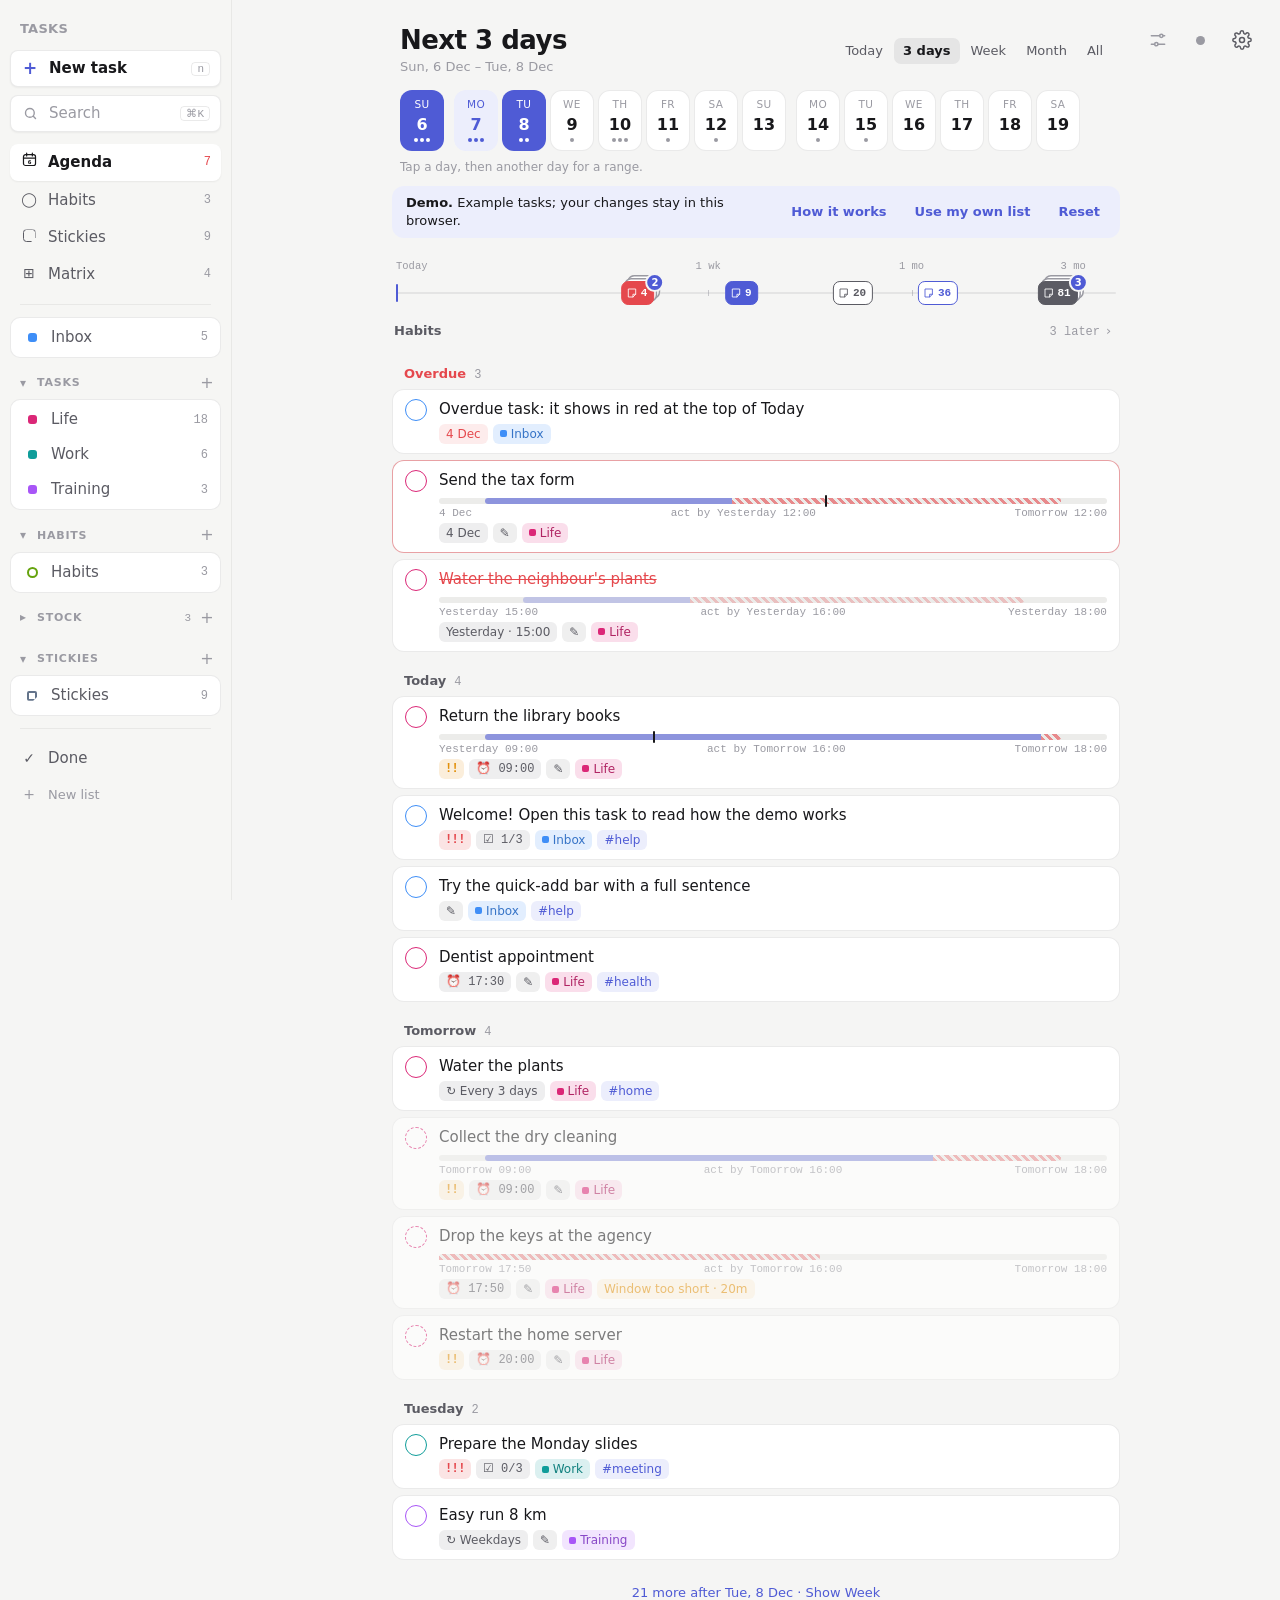
==== index.html @ f7cc559c "Deploy stable 2026-10-15T19:00Z" ====
<!doctype html>
<html lang="en">
<head>
<meta charset="utf-8">
<meta name="viewport" content="width=device-width, initial-scale=1, maximum-scale=1, user-scalable=no, viewport-fit=cover, interactive-widget=resizes-content">
<title>Tasks</title>
<meta name="theme-color" content="#ffffff" media="(prefers-color-scheme: light)">
<meta name="theme-color" content="#111113" media="(prefers-color-scheme: dark)">
<meta name="apple-mobile-web-app-capable" content="yes">
<meta name="apple-mobile-web-app-status-bar-style" content="default">
<meta name="apple-mobile-web-app-title" content="Tasks">
<link rel="manifest" href="manifest.webmanifest">
<link rel="icon" href="icon.svg" type="image/svg+xml">
<link rel="apple-touch-icon" href="icon-180.png">
<script>try { const t = JSON.parse(localStorage.getItem('tasks.theme')); if (t === 'light' || t === 'dark') document.documentElement.dataset.theme = t; } catch {}</script>
<link rel="stylesheet" href="style.css">
</head>
<body>
<div class="app">
  <aside class="nav" id="nav"></aside>
  <main>
    <header class="top">
      <div class="titles">
        <button class="back-lists" id="backLists" hidden>‹ Lists</button>
        <button class="back-lists back-any" id="backSettings" hidden>‹ Back</button>
        <h1 id="viewTitle">Agenda</h1>
        <div class="sub" id="viewSub"></div>
      </div>
      <div class="view-tools" id="viewTools"></div>
      <div class="top-actions">
        <button class="icon-btn pv" id="optsBtn" title="View options" aria-label="View options" aria-haspopup="dialog" aria-expanded="false"><svg viewBox="0 0 24 24" width="20" height="20" fill="none" stroke="currentColor" stroke-width="1.8" stroke-linecap="round" stroke-linejoin="round"><path d="M4 7h10M18 7h2M4 17h4M12 17h8"/><circle cx="16" cy="7" r="2"/><circle cx="10" cy="17" r="2"/></svg></button>
        <button class="icon-btn sync" id="syncBtn" title="Sync now" aria-label="Sync"><span class="dot"></span></button>
        <button class="icon-btn" id="settingsBtn" title="Settings" aria-label="Settings">
          <svg viewBox="0 0 24 24" width="20" height="20" fill="none" stroke="currentColor" stroke-width="1.8" stroke-linecap="round"><circle cx="12" cy="12" r="3"/><path d="M19.4 15a1.7 1.7 0 0 0 .3 1.8l.1.1a2 2 0 1 1-2.8 2.8l-.1-.1a1.7 1.7 0 0 0-1.8-.3 1.7 1.7 0 0 0-1 1.5V21a2 2 0 1 1-4 0v-.1a1.7 1.7 0 0 0-1.1-1.5 1.7 1.7 0 0 0-1.8.3l-.1.1a2 2 0 1 1-2.8-2.8l.1-.1a1.7 1.7 0 0 0 .3-1.8 1.7 1.7 0 0 0-1.5-1H3a2 2 0 1 1 0-4h.1a1.7 1.7 0 0 0 1.5-1.1 1.7 1.7 0 0 0-.3-1.8l-.1-.1a2 2 0 1 1 2.8-2.8l.1.1a1.7 1.7 0 0 0 1.8.3h0a1.7 1.7 0 0 0 1-1.5V3a2 2 0 1 1 4 0v.1a1.7 1.7 0 0 0 1 1.5 1.7 1.7 0 0 0 1.8-.3l.1-.1a2 2 0 1 1 2.8 2.8l-.1.1a1.7 1.7 0 0 0-.3 1.8v0a1.7 1.7 0 0 0 1.5 1H21a2 2 0 1 1 0 4h-.1a1.7 1.7 0 0 0-1.5 1z"/></svg>
        </button>
      </div>
      <div class="day-strip" id="dayStrip" hidden></div>
      <div class="view-opts" id="viewOpts" role="dialog" aria-label="View options" hidden></div>
    </header>
    <div class="demo-bar" id="demoBar" hidden>
      <span class="grow"><b>Demo.</b> Example tasks; your changes stay in this browser.</span>
      <button type="button" id="demoHelp">How it works</button>
      <button type="button" id="demoConnect">Use my own list</button>
      <button type="button" id="demoReset">Reset</button>
    </div>
    <section class="list" id="list"></section>
    <!-- Settings page (story S9): one scroll, grouped cards; it replaced the settings sheet. -->
    <section class="settings-page" id="settings" hidden>
      <form id="settingsForm" autocomplete="off">
        <div class="set-group">
          <h2>Appearance</h2>
          <div class="set-card"><div class="set-row"><span>Theme</span>
            <div class="prio-pick" id="themePick">
              <button type="button" data-theme="auto">Auto</button>
              <button type="button" data-theme="light">Light</button>
              <button type="button" data-theme="dark">Dark</button>
            </div></div></div>
        </div>
        <div class="set-group">
          <h2>GitHub connection</h2>
          <div class="set-card">
            <div class="fields">
              <label><span>Token</span><input id="sToken" type="password" placeholder="github_pat_…" autocomplete="off"></label>
              <label><span>Repository</span><input id="sRepo" placeholder="owner/repo"></label>
              <label><span>Branch</span><input id="sBranch" placeholder="main"></label>
              <label><span>File</span><input id="sPath" placeholder="Tasks.md"></label>
            </div>
            <button type="submit" class="set-row set-save">Save and sync</button>
          </div>
          <p class="muted small" id="sStatus"></p>
          <p class="set-foot">A fine-grained token with <b>Contents: Read and write</b> on one repository. It stays in this browser. <button type="button" class="link" id="sHelp">Setup steps ›</button></p>
        </div>
        <div class="set-group">
          <h2>Help</h2>
          <div class="set-card"><button type="button" class="set-row" id="sHowTo"><span>How it works</span><span class="set-note">Views, quick add, file format, reminders ›</span></button></div>
        </div>
        <div class="set-group">
          <h2>Maintenance</h2>
          <div class="set-card"><button type="button" class="set-row" id="clearDoneBtn"><span>Clear done tasks older than 30 days</span></button></div>
        </div>
        <div class="set-group">
          <h2>About</h2>
          <div class="set-card"><div class="set-row"><span>Version</span><span class="set-note mono"><span id="appVersion">2026-10-15 21:00 · df04d58</span></span></div></div>
        </div>
      </form>
    </section>
    <!-- How it works (story S6): a page since 2026-10-10; the dialog with a blurred backdrop lagged on the iPhone. -->
    <section class="help-page" id="help" hidden>
    <p>Tasks is a small task app built on one markdown file in a GitHub repository. It has no server and no account: the page talks to GitHub directly. Phone reminders come from a GitHub Action and <a href="https://ntfy.sh" target="_blank" rel="noopener">ntfy</a>, a free push service.</p>

    <h3>The demo</h3>
    <p>Without a token, the app shows example tasks. Each task shows one feature, and some explain it in their notes. Your changes stay in this browser. The demo starts again each day, or at once with Reset.</p>
    <ul>
      <li><b>Views.</b> Agenda and Matrix (urgent × important). Agenda shows Today, 3 days, Week, Month or All; tap a day of the strip to see that day, then a later day for a range. Each list also has List, Board, Lanes and Matrix views, with sections.</li>
      <li><b>Quick add.</b> Type a sentence: <code>Call the bank tomorrow 9am every week #money !1 @Life</code>. The parser reads dates, times, repeats, tags, priority and the list, in English or French.</li>
      <li><b>Repeats.</b> <code>day</code>, <code>weekday</code>, <code>week</code>, <code>month</code>, <code>year</code>, <code>3d</code>, <code>2w</code>, <code>mon,thu</code>, <code>1mon</code> (first Monday), <code>-1fri</code> (last Friday), <code>1wd</code> (first office day of the month, Monday to Friday). A deadline <code>by:</code> moves with the date. Completing a repeating task moves it to its next date.</li>
      <li><b>Tasks.</b> Notes, checklists, priority, tags, and an In progress state.</li>
      <li><b>Keyboard.</b> <kbd>n</kbd> adds a task, <kbd>1</kbd>–<kbd>4</kbd> change the view, the arrows move through the open panel.</li>
    </ul>

    <h3>The file format</h3>
    <p>Each <code>## heading</code> is a list, and each <code>### heading</code> is a section. One task per line, every token optional except the title:</p>
    <pre>- [ ] Title due:2026-10-20 at:18:00 every:week !1 #tag ^id
  A note line, indented by two spaces
  - [ ] A checklist item</pre>
    <p>A done task reads <code>- [x] … done:2026-10-20</code>, a task in progress reads <code>- [/] …</code>. You can edit the file by hand, in Obsidian, or with an AI agent: the app keeps every line it does not change.</p>
    <p>A heading can end with a type. <code>## Habits ~habits</code> is a habits list: each habit repeats, a missed one never goes overdue, <code>streak:5</code> counts the check-ins in a row and a note line <code>✓ 2026-10-19 2026-10-20</code> logs them (<code>streak:off</code> keeps only the reminder). <code>## Groceries ~stock</code> is a stock list: open = to buy, checked = in stock.</p>
    <p>The sliders button at the top right opens View options: group a list by section, tag, priority or date, sort it, show empty sections and the tasks done this week, hide chips, show note lines, set the density. The address bar keeps the view, so a reload or a link opens the same list or task (<code>#list/work/board</code>, <code>#agenda/week</code>).</p>

    <h3>Use your own list</h3>
    <ol>
      <li>Create a <b>private</b> repository on GitHub, for example <code>my-tasks</code>.</li>
      <li>Add a file <code>Tasks.md</code> at its root. Start from the <a href="demo.md" target="_blank" rel="noopener">demo file</a>, or from one line: <code>## Inbox</code>.</li>
      <li>Create a <a href="https://github.com/settings/personal-access-tokens/new" target="_blank" rel="noopener">fine-grained token</a>. Under Repository access, pick <b>Only select repositories</b> and choose that one repository. Under Permissions, set <b>Contents: Read and write</b>.</li>
      <li>Open Settings here. Paste the token, then type <code>owner/my-tasks</code>, the branch <code>main</code> and the file <code>Tasks.md</code>.</li>
    </ol>
    <p>The token stays in this browser and goes only to GitHub. Each change is one commit in your repository, so you keep the full history. On a phone, use Share → Add to Home Screen to install the app.</p>

    <h3>Phone reminders</h3>
    <p>A task with a time sends a notification at that time. A task with a date and no time shows in a morning digest at 08:00. Set them up once:</p>
    <ol>
      <li>Install the ntfy app on your phone. Subscribe to a long random topic name, such as <code>tasks-7f3a91c2e8</code>. Anyone who knows the name can read it, so keep it secret.</li>
      <li>Copy the folder <a href="https://github.com/alexisdelabre/tasks/tree/main/reminders" target="_blank" rel="noopener"><code>reminders/</code></a> of the code repository into your repository. Move <code>reminders/tasks-reminders.yml</code> to <code>.github/workflows/</code>.</li>
      <li>In your repository, open Settings → Secrets and variables → Actions. Add the secret <code>NTFY_TOPIC</code> with your topic name.</li>
    </ol>
    <p>The Action runs after each change to <code>Tasks.md</code> and every 6 hours. It schedules each reminder in ntfy up to 3 days ahead. Change the time zone and the digest hour in the workflow file.</p>

    <h3>Code</h3>
    <p>The code is public at <a href="https://github.com/alexisdelabre/tasks" target="_blank" rel="noopener">github.com/alexisdelabre/tasks</a>: static files, no build. Fork it to host your own copy on GitHub Pages.</p>
    </section>
    <form class="add" id="addForm" autocomplete="off">
      <div class="add-row">
        <span class="plus">+</span>
        <input id="addInput" placeholder="Add a task…" enterkeyhint="done">
        <button type="submit" class="add-go" id="addGo" aria-label="Add">↵</button>
      </div>
      <div class="chips preview" id="addPreview"></div>
    </form>
    <nav class="tabbar" id="tabbar" aria-label="Views"></nav>
    <button class="fab" id="fab" aria-label="Search" title="Search (/ or ⌘K)"><svg viewBox="0 0 24 24" width="22" height="22" fill="none" stroke="currentColor" stroke-width="2.2" stroke-linecap="round"><circle cx="11" cy="11" r="7"/><path d="m20 20-3.5-3.5"/></svg></button>
  </main>
</div>

<!-- Command palette (story L25, round 1 choice B): one search over every list; on the phone the round button opens it. -->
<dialog id="palette" class="palette" aria-label="Search">
  <div class="pal-head"><svg viewBox="0 0 24 24" width="18" height="18" fill="none" stroke="currentColor" stroke-width="2.2" stroke-linecap="round"><circle cx="11" cy="11" r="7"/><path d="m20 20-3.5-3.5"/></svg><input id="palInput" placeholder="Search tasks and lists" autocomplete="off" autocapitalize="off" spellcheck="false" enterkeyhint="go"><button type="button" class="pal-cancel" id="palCancel">Cancel</button></div>
  <div class="pal-list" id="palList" role="listbox"></div>
  <div class="pal-foot"><span><kbd>↑</kbd><kbd>↓</kbd> move</span><span><kbd>↵</kbd> open</span><span><kbd>esc</kbd> close</span><span class="grow"></span><span>Done tasks come last</span></div>
</dialog>
<dialog id="sheet" class="sheet">
  <form method="dialog" id="sheetForm">
    <div class="sheet-nav">
      <button type="submit" value="save" class="back">‹ Back</button>
      <span class="grow"></span>
      <button type="submit" value="save" class="x" aria-label="Close" title="Close (Esc)">×</button>
    </div>
    <div class="sheet-head">
      <button type="button" class="check big" id="sheetCheck" aria-label="Complete"></button>
      <textarea id="fTitle" rows="1" class="title-input" placeholder="Task"></textarea>
    </div>
    <textarea id="fNotes" rows="4" placeholder="Notes"></textarea>
    <div class="checklist" id="fChecklist"></div>
    <div class="fields" id="dlBlock" hidden>
      <label id="byRow"><span>Deadline</span><div class="by-in"><input type="date" id="fBy" aria-label="Deadline date"><input type="time" id="fByAt" aria-label="Deadline time"></div></label>
      <label id="firmRow"><span>Type</span><div class="prio-pick" id="fFirm"><button type="button" data-f="1">Firm</button><button type="button" data-f="0">Best effort</button></div></label>
      <label id="marginRow"><span>Margin</span><div class="prio-pick" id="fMargin"></div></label>
      <label id="estRow"><span>Estimate</span><div class="prio-pick" id="fEst"></div></label>
      <p class="lead-hint" id="winHint"></p>
    </div>
    <details class="more" id="moreFields">
    <summary>Details: date, reminder, repeat, list, section</summary>
    <div class="quick-dates">
      <button type="button" data-date="0">Today</button>
      <button type="button" data-date="1">Tomorrow</button>
      <button type="button" data-date="nextweek">Next week</button>
      <button type="button" data-date="">No date</button>
    </div>
    <div class="fields">
      <label id="startRow"><span>Date</span><input type="date" id="fDue"></label>
      <label><span>Reminder</span><input type="time" id="fAt"></label>
      <label id="fixedRow"><span>Start</span><div class="prio-pick" id="fFixed"><button type="button" data-x="0">Anytime</button><button type="button" data-x="1">Not before</button><small class="row-hint" id="fFixedHint"></small></div></label>
      <label><span>Repeat</span>
        <select id="fEvery">
          <option value="">Never</option><option value="day">Daily</option><option value="weekday">Weekdays</option>
          <option value="week">Weekly</option><option value="2w">Every 2 weeks</option><option value="month">Monthly</option>
          <option value="year">Yearly</option><option value="custom">Custom…</option>
        </select>
      </label>
      <label class="custom-every" id="customEveryRow" hidden><span>Rule</span><input id="fEveryCustom" placeholder="3d · mon,thu · 1mon · -1fri · 1wd"></label>
      <label><span>List</span><select id="fList"></select></label>
      <label><span>Section</span><select id="fGroup"></select></label>
      <label id="streakRow" hidden><span>Streak</span>
        <div class="prio-pick" id="fStreak"><button type="button" data-on="1">Count</button><button type="button" data-on="0">Reminder only</button></div>
      </label>
      <label><span>Status</span>
        <div class="prio-pick" id="fState"><button type="button" data-s="0">To do</button><button type="button" data-s="1">In progress</button></div>
      </label>
      <label><span>Priority</span>
        <div class="prio-pick" id="fPrio">
          <button type="button" data-p="1" class="p1">High</button><button type="button" data-p="2" class="p2">Med</button>
          <button type="button" data-p="3" class="p3">Low</button><button type="button" data-p="0">None</button>
        </div>
      </label>
      <label><span>Tags</span><input id="fTags" placeholder="admin, money"></label>
    </div>
    </details>
    <div class="sheet-foot">
      <button type="button" class="danger" id="deleteBtn">Delete</button>
      <span class="grow"></span>
      <button type="submit" class="primary save-btn" value="save">Done</button>
      <button type="button" class="primary complete-btn" id="completeBtn">Mark as done ✓</button>
    </div>
  </form>
</dialog>

<dialog id="newList" class="sheet new-list">
  <form method="dialog">
    <h2>New list</h2>
    <input id="nlName" class="nl-name" placeholder="List name" autocomplete="off" enterkeyhint="done">
    <div class="nl-types" id="nlTypes"></div>
    <div class="sheet-foot"><span class="grow"></span><button type="submit" value="cancel">Cancel</button><button type="submit" class="primary" value="create">Create</button></div>
  </form>
</dialog>

<div class="toast" id="toast" role="status" hidden><span class="tic" id="toastIcon"></span><div class="ttx"><div class="ta" id="toastText"></div><div class="tb" id="toastDetail"></div></div><button id="toastUndo">Undo</button><span class="tbar" id="toastBar"></span></div>

<script type="module" src="app.js"></script>
</body>
</html>
---- style.css ----
:root {
  --bg: #ffffff;
  --bg2: #f6f6f4;
  --bg3: #ececea;
  --ink: #18181b;
  --ink2: #5b5b63;
  --ink3: #9a9aa2;
  --line: #e8e8e6;
  --accent: #4f5bd5;
  --accent-soft: #eceefc;
  --red: #e5484d;
  --red-soft: #fdecec;
  --amber: #e2900b;
  --amber-soft: #fdf3e2;
  --blue: #3e8ef7;
  --green: #2f9e5b;
  --shadow: 0 10px 40px rgba(20, 20, 30, .14), 0 2px 8px rgba(20, 20, 30, .06);
  --r: 12px;
  --mono: ui-monospace, "SF Mono", Menlo, monospace;
  --glass: rgba(255, 255, 255, .72);
  --glass-edge: rgba(0, 0, 0, .08);
  --glass-hi: rgba(0, 0, 0, .06);
  /* Task tiles (Visual Language, variant X): each task is a --surf tile with a thin --bd border on the --well page. List color lives only in the circle and the list chip. */
  --well: #f5f5f4; --surf: #ffffff; --bd: rgba(24, 24, 27, .09); --chip: rgba(24, 24, 27, .07); --hov: color-mix(in srgb, var(--ink) 6%, var(--surf));
  color-scheme: light dark;
}
/* Theme: Auto follows the system; the Appearance switch in settings sets data-theme="light" or "dark" on <html>. */
:root[data-theme="light"] { color-scheme: light; }
@media (prefers-color-scheme: dark) {
  :root:not([data-theme="light"]) {
    --bg: #111113; --bg2: #19191c; --bg3: #232327; --ink: #ededef; --ink2: #a6a6ad; --ink3: #6b6b73; --line: #26262b;
    --accent: #8b93ff; --accent-soft: #23253f; --red: #ff6b6f; --red-soft: #3a1d1f; --amber: #f5b13d; --amber-soft: #3a2c14;
    --shadow: 0 10px 40px rgba(0, 0, 0, .5);
    --glass: rgba(36, 36, 40, .66); --glass-edge: rgba(255, 255, 255, .12); --glass-hi: rgba(255, 255, 255, .1);
    --well: #111113; --surf: #1b1b1e; --bd: rgba(237, 237, 239, .11); --chip: rgba(237, 237, 239, .1); --hov: color-mix(in srgb, var(--ink) 10%, var(--surf));
  }
}
:root[data-theme="dark"] {
    --bg: #111113; --bg2: #19191c; --bg3: #232327; --ink: #ededef; --ink2: #a6a6ad; --ink3: #6b6b73; --line: #26262b;
    --accent: #8b93ff; --accent-soft: #23253f; --red: #ff6b6f; --red-soft: #3a1d1f; --amber: #f5b13d; --amber-soft: #3a2c14;
    --shadow: 0 10px 40px rgba(0, 0, 0, .5);
    --glass: rgba(36, 36, 40, .66); --glass-edge: rgba(255, 255, 255, .12); --glass-hi: rgba(255, 255, 255, .1);
    --well: #111113; --surf: #1b1b1e; --bd: rgba(237, 237, 239, .11); --chip: rgba(237, 237, 239, .1); --hov: color-mix(in srgb, var(--ink) 10%, var(--surf));
  color-scheme: dark;
}
* { box-sizing: border-box; }
html, body { margin: 0; height: 100%; }
/* No zoom (story V28): no double-tap zoom; the pinch is blocked in app.js. */
html { touch-action: manipulation; }
/* Hover only where a real pointer hovers (story V30): on a touch screen, iOS keeps :hover on the last tapped or scrolled row. */
body {
  background: var(--well); color: var(--ink);
  font: 15px/1.4 -apple-system, BlinkMacSystemFont, "Inter", "Segoe UI", system-ui, sans-serif;
  -webkit-font-smoothing: antialiased; -webkit-tap-highlight-color: transparent;
}
button { font: inherit; color: inherit; background: none; border: 0; cursor: pointer; padding: 0; }
input, select, textarea { font: inherit; color: inherit; }
a { color: var(--accent); }

.app { display: grid; grid-template-columns: 232px 1fr; min-height: 100dvh; }
main { display: flex; flex-direction: column; min-width: 0; max-width: 760px; width: 100%; margin: 0 auto; position: relative; }

/* ---------- nav ---------- */
.nav { background: var(--bg2); border-right: 1px solid var(--line); padding: 20px 10px; display: flex; flex-direction: column; gap: 2px; position: sticky; top: 0; height: 100dvh; overflow-y: auto; }
.nav .brand { font-weight: 650; font-size: 13px; letter-spacing: .02em; color: var(--ink3); text-transform: uppercase; padding: 0 10px 10px; }
.nav .sep { height: 1px; background: var(--line); margin: 10px 10px; }
.nav button { display: flex; align-items: center; gap: 10px; padding: 7px 10px; border-radius: 8px; text-align: left; color: var(--ink2); white-space: nowrap; }
@media (hover: hover) { .nav button:hover { background: var(--bg3); } }
.nav button.on { background: var(--bg); color: var(--ink); font-weight: 560; box-shadow: 0 1px 2px rgba(0,0,0,.06); }
.nav .ico { width: 18px; text-align: center; flex: none; font-size: 14px; }
.nav .swatch { width: 9px; height: 9px; border-radius: 3px; margin: 0 4.5px; flex: none; }
.nav .count { margin-left: auto; font: 12px var(--mono); color: var(--ink3); }
.nav .count.late { color: var(--red); }
.nav .newlist { color: var(--ink3); font-size: 13px; }
/* Desktop add button (variant B): a quiet white tile under the brand; the floating button is phone-only. */
.nav .add-task { background: var(--surf); border: 1px solid var(--bd); box-shadow: 0 1px 2px rgba(0,0,0,.05); color: var(--ink); font-weight: 560; margin-bottom: 10px; }
@media (hover: hover) { .nav .add-task:hover { background: var(--hov); } }
.nav .add-task .ico { color: var(--accent); font-size: 17px; line-height: 1; }
.nav .add-task kbd { margin-left: auto; font: 11px var(--mono); color: var(--ink3); border: 1px solid var(--bd); border-radius: 4px; padding: 0 5px; }

/* ---------- header ---------- */
.top { display: flex; align-items: center; gap: 6px; padding: 26px 24px 10px; position: sticky; top: 0; background: var(--well); z-index: 5; }
.titles { flex: 1; min-width: 0; }
.top-actions { display: flex; align-items: center; gap: 6px; }
/* Computer: sync and settings sit at the right edge of the window in every view; in a list, the title and the view switch sit in the center of the column. */
@media (min-width: 761px) {
  .top-actions { position: fixed; top: 22px; right: 20px; z-index: 7; }
  /* The divider sits on the center line: a longer title grows to the left, the view switch never moves. */
  main.centered .top { display: grid; grid-template-columns: minmax(0, 1fr) minmax(0, 1fr); column-gap: 0; align-items: center; }
  main.centered .titles { text-align: right; padding-right: 16px; }
  main.centered .view-tools { justify-content: flex-start; padding-left: 16px; border-left: 1px solid var(--bd); align-self: stretch; }
  main.centered .day-strip { grid-column: 1 / -1; }
  /* A list with no view switch (stock, habits, stickies): title and subtitle sit in the middle, no divider. */
  main.centered.no-tools .top { grid-template-columns: minmax(0, 1fr); }
  main.centered.no-tools .titles { text-align: center; padding-right: 0; }
}
h1 { font-size: 26px; line-height: 1.15; margin: 0; font-weight: 700; letter-spacing: -.02em; }
.sub { color: var(--ink3); font-size: 13px; margin-top: 2px; }
.icon-btn { width: 36px; height: 36px; border-radius: 10px; display: grid; place-items: center; color: var(--ink2); }
@media (hover: hover) { .icon-btn:hover { background: var(--bg2); } }
.sync .dot { width: 9px; height: 9px; border-radius: 50%; background: var(--green); transition: background .2s; }
.sync.pending .dot { background: var(--amber); animation: pulse 1s infinite; }
.sync.error .dot { background: var(--red); }
.sync.off .dot { background: var(--ink3); }
@keyframes pulse { 50% { opacity: .35; } }

/* ---------- list ---------- */
.list { flex: 1; padding: 4px 16px 32px; }
.group { margin-top: 14px; }
.group-h { display: flex; align-items: baseline; gap: 8px; padding: 6px 12px; font-size: 13px; font-weight: 620; color: var(--ink2); }
.group-h .n { font: 12px var(--mono); color: var(--ink3); font-weight: 400; }
.group-h.late { color: var(--red); }
.group-h .swatch { width: 8px; height: 8px; border-radius: 3px; align-self: center; }
.empty { text-align: center; color: var(--ink3); padding: 60px 20px; }
.empty .big { font-size: 34px; margin-bottom: 8px; }

.rows { display: flex; flex-direction: column; gap: 6px; }
.task { display: flex; gap: 12px; align-items: flex-start; padding: 9px 12px; cursor: pointer; position: relative; transition: background .12s; background: var(--surf); border: 1px solid var(--bd); border-radius: 12px; }
@media (hover: hover) { .rows .task:hover { background: var(--hov); } }
.check { flex: none; width: 22px; height: 22px; border-radius: 50%; border: 1.8px solid var(--ink3); margin-top: 0; display: grid; place-items: center; transition: transform .12s, background .15s; position: relative; }
.check::after { content: ""; position: absolute; inset: -9px; }
@media (hover: hover) { .check:hover { transform: scale(1.08); } }
.check.p1 { border-color: var(--red); background: var(--red-soft); }
.check.p2 { border-color: var(--amber); background: var(--amber-soft); }
.check.p3 { border-color: var(--blue); }
/* In a task row the circle shows the list; the priority is the ! chip. The edit sheet keeps the priority colors. */
.task .check { border-color: var(--lc, var(--ink3)); background: none; }
/* In progress (- [/]): the circle is half filled. */
.task .check.doing { background: conic-gradient(var(--lc, var(--ink3)) 0 50%, transparent 0); }
.check.on { background: var(--ink3); border-color: var(--ink3); }
.check.on::before, .check.popping::before { content: ""; width: 10px; height: 5px; border-left: 2px solid #fff; border-bottom: 2px solid #fff; transform: rotate(-45deg) translate(1px, -1px); }
.check.popping { background: var(--lc, var(--green)); border-color: var(--lc, var(--green)); animation: check-pop .35s cubic-bezier(.34,1.56,.64,1); }
.check.big { width: 26px; height: 26px; margin-top: 4px; }
.body { flex: 1; min-width: 0; }
.ttl { word-wrap: break-word; }
.task.done .ttl { color: var(--ink3); text-decoration: line-through; }
.task.leaving { opacity: 0; transform: translateX(14px); transition: opacity .25s, transform .25s; }
.meta { display: flex; flex-wrap: wrap; gap: 5px; margin-top: 4px; }
.meta:empty { display: none; }

.chip { display: inline-flex; align-items: center; gap: 4px; font-size: 12px; line-height: 1; padding: 4px 7px; border-radius: 6px; background: var(--chip); color: var(--ink2); white-space: nowrap; }
.chip.late { color: var(--red); background: var(--red-soft); }
.chip.today { color: var(--green); }
.chip.prio { font-family: var(--mono); font-weight: 700; letter-spacing: -.05em; padding-inline: 6px; color: var(--pc); background: color-mix(in srgb, var(--pc) 15%, transparent); }
.chip.prio.p1 { --pc: var(--red); } .chip.prio.p2 { --pc: var(--amber); } .chip.prio.p3 { --pc: var(--blue); }
.chip.lchip { color: color-mix(in srgb, var(--lc) 78%, var(--ink)); background: color-mix(in srgb, var(--lc) 15%, transparent); }
.chip.lchip .swatch { width: 7px; height: 7px; border-radius: 2px; }
.chip.tag { color: var(--accent); background: var(--accent-soft); }
.chip.mono { font-family: var(--mono); }

/* ---------- add bar ---------- */
/* Most tasks arrive through Claude, so the bar stays hidden behind a floating button. */
.fab { position: fixed; right: max(20px, calc((100vw - 992px) / 2 + 20px)); bottom: calc(20px + env(safe-area-inset-bottom)); z-index: 20; width: 48px; height: 48px; border-radius: 16px; background: var(--accent); color: #fff; font-size: 26px; font-weight: 300; line-height: 1; display: grid; place-items: center; box-shadow: 0 6px 20px rgba(20,20,30,.22); transition: transform .12s; }
.fab:active { transform: scale(.94); }
.fab[hidden] { display: none; }
@media (min-width: 761px) { .fab { display: none; } }
.add:not(.open) { display: none; }
.add { position: sticky; bottom: 0; padding: 10px 16px calc(14px + env(safe-area-inset-bottom)); background: linear-gradient(to bottom, transparent, var(--well) 22%); }
.add-row { display: flex; align-items: center; gap: 8px; background: var(--bg); border: 1px solid var(--line); border-radius: 14px; padding: 4px 6px 4px 14px; box-shadow: 0 4px 18px rgba(20,20,30,.07); }
.add-row:focus-within { border-color: var(--accent); box-shadow: 0 0 0 3px var(--accent-soft); }
.plus { color: var(--accent); font-size: 20px; font-weight: 300; line-height: 1; }
#addInput { flex: 1; border: 0; outline: 0; background: transparent; padding: 10px 0; font-size: 16px; min-width: 0; }
.add-go { width: 34px; height: 34px; border-radius: 10px; background: var(--accent); color: #fff; font-size: 15px; opacity: 0; pointer-events: none; transition: opacity .15s; }
.add.has .add-go { opacity: 1; pointer-events: auto; }
.preview { padding: 6px 4px 0; display: flex; flex-wrap: wrap; gap: 5px; min-height: 0; }
.preview:empty { display: none; }
.preview .chip { background: var(--accent-soft); color: var(--accent); }

/* ---------- sheet ---------- */
dialog.sheet { overflow-y: auto; overscroll-behavior: contain; border: 0; padding: 0; border-radius: 18px; width: min(520px, calc(100vw - 24px)); background: var(--bg); color: var(--ink); box-shadow: var(--shadow); max-height: calc(100dvh - 40px); }
dialog.sheet::backdrop { background: rgba(10, 10, 20, .28); backdrop-filter: blur(2px); }
dialog.sheet form { padding: 18px 18px 14px; display: flex; flex-direction: column; gap: 12px; }
dialog h2 { margin: 0; font-size: 18px; }
.sheet-head { display: flex; gap: 12px; align-items: flex-start; }
.title-input { flex: 1; border: 0; outline: 0; resize: none; font-size: 19px; font-weight: 600; background: transparent; padding: 4px 0; line-height: 1.35; overflow: hidden; }
.quick-dates { display: flex; gap: 6px; flex-wrap: wrap; }
.quick-dates button, .prio-pick button, .sheet-foot button:not(.primary):not(.danger) { padding: 6px 10px; border-radius: 8px; background: var(--bg2); font-size: 13px; color: var(--ink2); }
@media (hover: hover) { .quick-dates button:hover, .prio-pick button:not(:disabled):hover { background: var(--bg3); } }
.quick-dates button.on, .prio-pick button.on { background: var(--accent-soft); color: var(--accent); font-weight: 560; }
.prio-pick button.p1.on { background: var(--red-soft); color: var(--red); }
.prio-pick button.p2.on { background: var(--amber-soft); color: var(--amber); }
.prio-pick { display: flex; gap: 4px; flex-wrap: wrap; }
.fields { display: flex; flex-direction: column; border: 1px solid var(--line); border-radius: var(--r); overflow: hidden; }
.fields label { display: flex; align-items: center; gap: 10px; padding: 8px 12px; min-height: 44px; }
.fields label + label { border-top: 1px solid var(--line); }
.fields label > span { width: 76px; flex: none; font-size: 13px; color: var(--ink3); }
.fields input, .fields select { flex: 1; min-width: 0; border: 0; outline: 0; background: transparent; font-size: 15px; padding: 4px 0; }
.fields label[hidden], .fields[hidden] { display: none; } /* .fields sets display: flex, which beats the hidden attribute */
#fNotes { border: 1px solid var(--line); border-radius: var(--r); padding: 10px 12px; outline: 0; resize: vertical; background: transparent; font-size: 14px; }
#fNotes:focus, .fields:focus-within { border-color: color-mix(in srgb, var(--accent) 45%, var(--line)); }
.checklist .x { color: var(--ink3); font-size: 18px; padding: 0 6px; opacity: .5; }
@media (hover: hover) { .checklist .x:hover { opacity: 1; color: var(--red); } }
.add-item { border: 0; outline: 0; background: transparent; padding: 6px 2px 6px 30px; font-size: 14px; }
dialog .check:focus, button:focus:not(:focus-visible) { outline: none; }
.checklist { display: flex; flex-direction: column; gap: 2px; }
.checklist .item { display: flex; gap: 10px; align-items: center; padding: 5px 2px; cursor: pointer; font-size: 14px; }
.checklist .item .check { width: 18px; height: 18px; border-radius: 5px; }
.checklist .item.on span { color: var(--ink3); text-decoration: line-through; }
.sheet-foot { display: flex; align-items: center; gap: 8px; padding-top: 2px; }
.grow { flex: 1; }
.primary { background: var(--accent); color: #fff; padding: 9px 18px; border-radius: 10px; font-weight: 600; }
.danger { color: var(--red); padding: 9px 6px; font-size: 14px; }
.muted { color: var(--ink2); font-size: 14px; margin: 0; }
.small { font-size: 12px; }

/* ---------- toast ---------- */
.toast { position: fixed; top: 16px; right: 16px; z-index: 50; width: min(320px, calc(100vw - 32px)); display: flex; align-items: center; gap: 10px; padding: 10px 8px 13px 10px; border-radius: 16px; background: var(--glass); -webkit-backdrop-filter: blur(24px) saturate(1.8); backdrop-filter: blur(24px) saturate(1.8); border: .5px solid var(--glass-edge); box-shadow: 0 10px 30px rgba(0, 0, 0, .14), 0 1px 3px rgba(0, 0, 0, .06); color: var(--ink); animation: toast-in .22s ease-out; }
@keyframes toast-in { from { opacity: 0; transform: translateY(-6px); } }
.toast .tic { flex: none; width: 30px; height: 30px; border-radius: 50%; display: grid; place-items: center; background: var(--c); color: #fff; font-size: 15px; }
.toast .ttx { flex: 1; min-width: 0; }
.toast .ta { font-size: 14px; font-weight: 600; white-space: nowrap; overflow: hidden; text-overflow: ellipsis; }
.toast .tb { font-size: 12.5px; color: var(--ink2); white-space: nowrap; overflow: hidden; text-overflow: ellipsis; }
/* The countdown floats inside the card, rounded at both ends, so it never ends on a corner. */
.toast .tbar { position: absolute; left: 12px; right: 12px; bottom: 5px; height: 3px; border-radius: 2px; background: var(--c); opacity: .55; transform-origin: left; animation: toast-time 4.5s linear forwards; }
@keyframes toast-time { to { transform: scaleX(0); } }
@media (prefers-reduced-motion: reduce) { .toast, .toast .tbar { animation: none; } }
.toast[hidden] { display: none; }
.toast button { flex: none; position: relative; align-self: stretch; min-width: 64px; margin: -10px -8px -13px 0; padding: 0 14px; border-radius: 0 16px 16px 0; color: var(--accent); font-weight: 600; font-size: 15px; }
.toast button::after { content: ""; position: absolute; inset: -8px -4px -8px -10px; } /* a 44 pt touch target and more: the whole right end of the card */
@media (hover: hover) { .toast button:hover { background: var(--glass-hi); } }

/* ---------- phone tab bar (hidden on desktop) ---------- */
.tabbar { display: none; }
/* Phone Lists page (variant A): a tab like Agenda and Habits; a list opened from it shows « ‹ Lists » above its title. */
.back-lists { display: none; color: var(--accent); font-size: 17px; line-height: 24px; height: 28px; padding: 0 0 4px; margin-left: -2px; }
@media (max-width: 760px) { .back-lists:not([hidden]) { display: block; } }
#listsBody { display: flex; flex-direction: column; gap: 2px; }
#listsBody button { display: flex; align-items: center; gap: 12px; padding: 12px; border-radius: 12px; text-align: left; font-size: 16px; }
#listsBody button.on { background: var(--accent-soft); color: var(--accent); font-weight: 600; }
#listsBody .swatch { width: 11px; height: 11px; border-radius: 4px; flex: none; }
#listsBody .ico { width: 11px; text-align: center; color: var(--ink3); }
#listsBody .count { margin-left: auto; font: 13px var(--mono); color: var(--ink3); }
#listsBody .sep { height: 1px; background: var(--line); margin: 6px 12px; }
#listsBody .newlist { color: var(--accent); }

/* ---------- list views (stories V15-V20) ---------- */
main.wide { max-width: 1400px; }
:root { --col: color-mix(in srgb, var(--ink) 4%, transparent); }
.view-tools { display: flex; gap: 6px; align-items: center; }
.view-tools:empty { display: none; }
.modes { display: inline-flex; background: var(--chip); border-radius: 10px; padding: 2px; }
.modes button { width: 32px; height: 28px; border-radius: 8px; display: grid; place-items: center; color: var(--ink2); }
.modes button.on { background: var(--surf); color: var(--ink); box-shadow: 0 1px 2px rgba(0, 0, 0, .1); }
/* View options (story L8, variant G2): a wide, low panel of liquid glass under the header; the list shows through it.
   Eye toggles for what shows; segments for the choices. A greyed control keeps its place. */
.view-opts { position: absolute; top: calc(100% - 4px); left: 50%; transform: translateX(-50%); z-index: 20; width: min(820px, calc(100% - 32px)); display: grid; gap: 8px; padding: 12px 14px; border-radius: 18px;
  background: color-mix(in srgb, var(--surf) 44%, transparent); -webkit-backdrop-filter: blur(22px) saturate(1.8); backdrop-filter: blur(22px) saturate(1.8);
  border: 1px solid var(--glass-edge); box-shadow: 0 18px 50px rgba(20, 20, 30, .16), inset 0 1px 0 var(--glass-hi); animation: vopts-in .22s cubic-bezier(.2, .9, .3, 1.2); }
/* display: grid above beats the hidden attribute: hide it again, or the panel never closes. */
.view-opts[hidden] { display: none; }
@keyframes vopts-in { from { opacity: 0; transform: translateX(-50%) translateY(-6px) scale(.98); } }
@media (prefers-reduced-motion: reduce) { .view-opts { animation: none; } }
.vrow { display: flex; flex-wrap: wrap; align-items: center; gap: 6px 8px; }
.vlab { font: 600 11px var(--mono); letter-spacing: .07em; text-transform: uppercase; color: var(--ink3); margin: 0 2px 0 4px; }
.vsp { flex: 1; }
.vsegs { display: inline-flex; flex-wrap: wrap; background: var(--chip); border-radius: 9px; padding: 2px; }
.vsegs button { font-size: 12.5px; padding: 3px 9px; border-radius: 7px; color: var(--ink2); }
.vsegs button[aria-checked="true"] { background: var(--surf); color: var(--ink); font-weight: 600; box-shadow: 0 1px 2px rgba(0, 0, 0, .12); }
.vsegs button:disabled, .veye:disabled { opacity: .4; cursor: default; }
.veyes { gap: 2px 6px; }
.veye { display: inline-flex; align-items: center; gap: 6px; padding: 3px 8px 3px 3px; border-radius: 8px; font-size: 13.5px; color: var(--ink3); }
.veye .vi { width: 24px; height: 24px; border-radius: 7px; display: grid; place-items: center; }
.veye.on { color: var(--ink); }
.veye.on .vi { color: var(--accent); background: var(--accent-soft); }
@media (hover: hover) { .veye:not(:disabled):hover, .vsegs button:not(:disabled):not([aria-checked="true"]):hover { background: var(--hov); } }
/* The options button: accent while open, plus a dot when an option differs from the default. */
.pv { position: relative; }
.pv.dot::after { content: ""; position: absolute; top: 7px; right: 7px; width: 6px; height: 6px; border-radius: 50%; background: var(--accent); }
/* Phone: the same rows in a bottom sheet of glass, above the tab bar. */
@media (max-width: 760px) {
  .view-opts { position: fixed; top: auto; left: 8px; right: 8px; bottom: calc(var(--bar-top, 80px) + 8px); width: auto; transform: none; border-radius: 20px; padding: 14px; }
  @keyframes vopts-in { from { opacity: 0; transform: translateY(12px); } }
  .vsp { flex-basis: 100%; height: 0; }
}
/* Density (View options): Compact, Normal, Airy. */
body[data-density="0"] .task { padding-block: 5px; }
body[data-density="0"] .rows { gap: 4px; }
body[data-density="2"] .task { padding-block: 13px; }
body[data-density="2"] .rows { gap: 9px; }
.gtag { color: var(--accent); }
/* A second copy of a task with several tags. */
.task.ghost { opacity: .55; }
.pv { color: var(--ink3); }
.pv.on { color: var(--accent); background: var(--accent-soft); }
.group-h.fold { width: 100%; text-align: left; cursor: pointer; }
.chev { display: inline-block; width: 12px; color: var(--ink3); transition: transform .15s; }
.sec.closed .chev { transform: rotate(-90deg); }
.add-sec { display: block; margin: 16px 12px 0; padding: 6px 0; color: var(--ink3); font-size: 13px; }
@media (hover: hover) { .add-sec:hover, .add-col:hover, .col-add:hover { color: var(--accent); } }
.npreview { font-size: 13px; line-height: 1.4; color: var(--ink3); margin-top: 4px; display: -webkit-box; -webkit-line-clamp: 2; -webkit-box-orient: vertical; overflow: hidden; }
.task.sel { border-color: color-mix(in srgb, var(--accent) 55%, transparent); box-shadow: 0 0 0 1px color-mix(in srgb, var(--accent) 55%, transparent); }
.task[draggable="true"] { cursor: grab; }
.task.dragging { opacity: .4; }
.over { outline: 2px dashed color-mix(in srgb, var(--accent) 55%, transparent); outline-offset: -2px; }
.board-tabs { display: none; }
.board { display: grid; grid-auto-flow: column; grid-auto-columns: minmax(250px, 1fr); gap: 12px; align-items: start; overflow-x: auto; padding-bottom: 8px; margin-top: 8px; }
.col { background: var(--col); border-radius: 14px; padding: 4px 8px 8px; min-width: 0; }
.col > .group-h { padding: 6px 4px; }
.col-add { margin-left: auto; color: var(--ink3); font-size: 18px; line-height: 1; padding: 0 4px; }
.col .rows { min-height: 48px; }
.drop-hint { border: 1.5px dashed var(--bd); border-radius: 12px; padding: 12px; text-align: center; color: var(--ink3); font-size: 12px; }
.add-col { align-self: start; color: var(--ink3); font-size: 13px; padding: 12px; border: 1.5px dashed var(--bd); background: transparent; }
.lanes-wrap { overflow-x: auto; margin-top: 8px; padding-bottom: 8px; }
.lanes { display: grid; grid-template-columns: 110px repeat(var(--cols), minmax(220px, 1fr)); gap: 8px; min-width: 780px; }
.lane-h { font-size: 12px; font-weight: 620; color: var(--ink3); text-transform: uppercase; letter-spacing: .04em; padding: 2px 6px; }
.lane-name { font-size: 13px; font-weight: 620; color: var(--ink2); padding: 10px 6px; overflow-wrap: anywhere; }
.cell { background: var(--col); border-radius: 12px; padding: 6px; display: flex; flex-direction: column; gap: 6px; min-height: 52px; min-width: 0; }
.matrix { display: grid; grid-template-columns: 1fr 1fr; gap: 12px; margin-top: 8px; }
.quad { --qc: var(--ink3); border-radius: 14px; padding: 4px 8px 8px; background: color-mix(in srgb, var(--qc) 6%, transparent); border: 1px solid color-mix(in srgb, var(--qc) 18%, transparent); min-width: 0; }
.quad.q1 { --qc: var(--red); } .quad.q2 { --qc: var(--amber); } .quad.q3 { --qc: var(--blue); }
.quad > .group-h { padding: 6px 4px; color: color-mix(in srgb, var(--qc) 75%, var(--ink)); }
.quad .rows { min-height: 40px; }

/* ---------- task detail: docked panel, phone page (stories V21, V22) ---------- */
.sheet-nav { display: none; align-items: center; }
.sheet-nav .back { color: var(--accent); font-size: 16px; padding: 4px 0; }
.sheet-nav .x { color: var(--ink3); font-size: 22px; line-height: 1; padding: 0 4px; }
#fNotes { font-size: 15px; line-height: 1.55; min-height: 110px; resize: none; overflow: hidden; }
details.more > summary { cursor: pointer; color: var(--ink3); font-size: 13px; padding: 4px 0; }
details.more[open] > * + * { margin-top: 12px; }
.complete-btn { display: none; }
@media (min-width: 761px) { details.more > summary { display: none; } details.more[open] > summary + * { margin-top: 0; } }
@media (min-width: 1100px) {
  dialog#sheet.docked { position: fixed; inset: 0 0 0 auto; margin: 0; width: 420px; height: 100dvh; max-height: none; border-radius: 0; border-left: 1px solid var(--bd); box-shadow: -10px 0 30px rgba(0, 0, 0, .06); z-index: 30; }
  dialog#sheet.docked .sheet-nav { display: flex; }
  dialog#sheet.docked .sheet-nav .back { display: none; }
  body.panel-open .app { padding-right: 420px; }
  /* The sync dot, the preview and the gear keep their place over the panel; the panel's × moves to its left edge (story E6). */
  body.panel-open .top { z-index: 31; } /* the header is a stacking context: lift it so its fixed buttons sit above the panel */
  dialog#sheet.docked .sheet-nav { flex-direction: row-reverse; justify-content: flex-end; margin-left: -6px; min-height: 36px; }
}

/* ---------- mobile ---------- */
@media (max-width: 760px) {
  /* Without explicit rows, a short list lets the grid stretch the nav row to fill the screen. */
  .app { grid-template-columns: 1fr; grid-template-rows: auto 1fr; }
  /* iOS-style navigation: a floating glass tab bar, with the add button as a separate glass circle. */
  .nav { display: none !important; }
  .tabbar { display: flex; position: fixed; z-index: 20; left: 16px; right: calc(16px + 60px + 10px); bottom: max(12px, calc(env(safe-area-inset-bottom) - 6px)); height: 60px; padding: 4px; border-radius: 30px; background: var(--glass); -webkit-backdrop-filter: blur(24px) saturate(1.8); backdrop-filter: blur(24px) saturate(1.8); border: .5px solid var(--glass-edge); box-shadow: 0 10px 30px rgba(0, 0, 0, .14), 0 1px 3px rgba(0, 0, 0, .06); }
  .tabbar button { flex: 1; min-width: 0; display: flex; flex-direction: column; align-items: center; justify-content: center; gap: 1px; border-radius: 26px; color: var(--ink); font-size: 10.5px; font-weight: 560; position: relative; transition: background .2s, color .2s; }
  .tabbar button svg { width: 24px; height: 24px; }
  .tabbar button.on { background: var(--glass-hi); color: var(--accent); }
  .tabbar .badge { position: absolute; top: 4px; left: calc(50% + 7px); min-width: 17px; height: 17px; padding: 0 5px; border-radius: 9px; background: var(--red); color: #fff; font: 600 11px/17px -apple-system, system-ui, sans-serif; text-align: center; }
  .fab { right: 16px; bottom: max(12px, calc(env(safe-area-inset-bottom) - 6px)); width: 60px; height: 60px; border-radius: 50%; background: var(--glass); -webkit-backdrop-filter: blur(24px) saturate(1.8); backdrop-filter: blur(24px) saturate(1.8); border: .5px solid var(--glass-edge); box-shadow: 0 10px 30px rgba(0, 0, 0, .14), 0 1px 3px rgba(0, 0, 0, .06); color: var(--accent); font-size: 32px; }
  /* Scroll-edge fade under the bar, as on iOS. */
  /* --bar-top: distance from the screen bottom to the top of the tab bar. The fade reaches 20 px above it; a page ends 28 px above it. */
  main { --bar-top: calc(60px + max(12px, env(safe-area-inset-bottom) - 6px)); }
  main::after { content: ""; position: fixed; left: 0; right: 0; bottom: 0; height: calc(var(--bar-top) + 20px); background: linear-gradient(to bottom, transparent, var(--well) 85%); pointer-events: none; z-index: 15; }
  body.adding .tabbar, body.adding .fab, body.adding main::after { display: none; }
  .toast { top: auto; bottom: calc(86px + env(safe-area-inset-bottom)); animation-name: toast-up; }
  @keyframes toast-up { from { opacity: 0; transform: translateY(6px); } }
  .nav { position: sticky; top: 0; z-index: 6; height: auto; flex-direction: row; overflow-x: auto; overflow-y: hidden; padding: calc(8px + env(safe-area-inset-top)) 12px 8px; border-right: 0; border-bottom: 1px solid var(--line); gap: 6px; align-items: center; scrollbar-width: none; background: var(--bg); }
  .nav::-webkit-scrollbar { display: none; }
  .nav .brand, .nav .sep { display: none; }
  .nav button { padding: 7px 11px; border-radius: 999px; background: var(--bg2); font-size: 14px; gap: 6px; flex: none; }
  .nav button.on { background: var(--ink); color: var(--bg); box-shadow: none; }
  .nav .ico { width: auto; }
  .nav .swatch { margin: 0; }
  .nav .count { margin-left: 2px; }
  .nav button.on .count { color: inherit; opacity: .7; }
  /* +10px under the Dynamic Island: iOS blurs the top edge of the page. */
  .top { position: static; padding: calc(26px + env(safe-area-inset-top)) 20px 4px; }
  h1 { font-size: 34px; letter-spacing: -.025em; }
  /* The icons sit on the title line, whatever is under the title (a subtitle) or above it (« ‹ Lists »). */
  .top { align-items: flex-start; }
  .top-actions { height: calc(34px * 1.15); }
  .top:has(.back-lists:not([hidden])) .top-actions { margin-top: 28px; }
  /* The last row (« N more after … ») ends clear of the tab bar and its fade. */
  .list { padding: 0 12px calc(var(--bar-top) + 4px); }
  /* No scroll bar on the phone (story V28): a short page only bounces, as in an iOS app. */
  html { scrollbar-width: none; }
  html::-webkit-scrollbar, body::-webkit-scrollbar { display: none; }
  .list > .more-after:last-child { margin-bottom: 0; }
  .add { position: fixed; left: 0; right: 0; }
  dialog.sheet { margin: auto auto 0; width: 100%; max-width: 100%; border-radius: 18px 18px 0 0; max-height: 92dvh; }
  dialog.sheet form { padding-bottom: calc(16px + env(safe-area-inset-bottom)); }
}

@media (max-width: 760px) {
  .board-tabs { display: flex; gap: 6px; overflow-x: auto; padding: 4px 4px 10px; scrollbar-width: none; }
  .board-tabs::-webkit-scrollbar { display: none; }
  .board-tabs button { flex: none; padding: 7px 13px; border-radius: 999px; background: var(--chip); font-size: 14px; font-weight: 560; color: var(--ink2); }
  .board-tabs button.on { background: var(--ink); color: var(--bg); }
  .board-tabs .n { opacity: .6; margin-left: 5px; font: 11px var(--mono); }
  .board { display: block; margin-top: 0; }
  .board .col:not(.cur), .board .add-col { display: none; }
  .board .col { background: transparent; padding: 0; }
  .board .col > .group-h { display: none; }
  .matrix { grid-template-columns: 1fr; }
  .top { flex-wrap: wrap; }
  .view-tools { order: 5; flex-basis: 100%; margin-top: 10px; }
  dialog#sheet { margin: 0; width: 100%; max-width: 100%; height: 100dvh; max-height: 100dvh; border-radius: 0; }
  #sheet .sheet-nav { display: flex; padding-top: env(safe-area-inset-top, 0px); }
  #sheet .sheet-nav .x { display: none; }
  #sheet #fNotes { font-size: 16px; border: 0; padding: 0; }
  #sheet .save-btn { display: none; }
  #sheet .complete-btn { display: block; flex: 1; padding: 14px; font-size: 16px; border-radius: 14px; }
  #sheet .sheet-foot { position: sticky; bottom: 0; background: var(--bg); padding: 10px 0 calc(6px + env(safe-area-inset-bottom)); margin-top: auto; }
  #sheet form { min-height: 100%; }
}

/* Demo bar: shown without a token, above the list. Help: the "How it works" sheet. */
.demo-bar { display: flex; align-items: center; flex-wrap: wrap; gap: 6px 8px; margin: 0 16px 8px; padding: 8px 10px 8px 14px; border-radius: var(--r); background: var(--accent-soft); color: var(--ink); font-size: 13px; }
.demo-bar[hidden] { display: none; }
.demo-bar .grow { flex: 1; min-width: 180px; }
.demo-bar button { padding: 5px 10px; border-radius: 8px; color: var(--accent); font-weight: 600; font-size: 13px; }
@media (hover: hover) { .demo-bar button:hover { background: color-mix(in srgb, var(--accent) 12%, transparent); } }
button.link { color: var(--accent); padding: 0; font: inherit; text-decoration: underline; }
/* How it works page: a reading column in the centered frame. */
.help-page { padding: 8px 20px 40px; display: flex; flex-direction: column; gap: 10px; font-size: 15px; line-height: 1.55; }
main:not(.wide) > .help-page { width: 100%; max-width: 760px; margin-inline: auto; }
@media (max-width: 760px) { .help-page { padding-bottom: calc(var(--bar-top) + 28px); } }
.help-page p, .help-page ul, .help-page ol { margin: 0; }
.help-page ul, .help-page ol { padding-left: 20px; display: flex; flex-direction: column; gap: 4px; }
.help-page h3 { margin: 14px 0 0; font-size: 13px; font-weight: 650; letter-spacing: .06em; text-transform: uppercase; color: var(--ink3); }
.help-page a { color: var(--accent); }
.help-page code, .help-page kbd { font-family: var(--mono); font-size: 12.5px; background: var(--chip); padding: 1px 5px; border-radius: 5px; }
.help-page pre { margin: 0; font-family: var(--mono); font-size: 12.5px; background: var(--surf); border: 1px solid var(--bd); padding: 10px 12px; border-radius: 10px; overflow-x: auto; white-space: pre; }
@media (max-width: 760px) { .demo-bar { margin: 4px 16px 8px; } }

/* ---------- stock list (Groceries, Supplies): to buy as tiles, stock as pills by section, shopping mode ---------- */
.task.cart .ttl { color: var(--ink3); text-decoration: line-through; }
.stock-empty { color: var(--ink3); font-size: 14px; padding: 8px 12px; }
.pills { display: flex; flex-wrap: wrap; gap: 6px; padding: 4px 0 2px; }
.pill { padding: 7px 12px; border-radius: 999px; background: var(--surf); border: 1px solid var(--bd); font-size: 14px; color: var(--ink2); transition: border-color .12s, color .12s; }
@media (hover: hover) { .pill:hover { border-color: var(--lc, var(--accent)); color: var(--ink); } }
.pill:active { transform: scale(.97); }
.shopbar { display: flex; align-items: center; gap: 8px; margin: 10px 0 4px; padding: 8px 8px 8px 14px; background: var(--surf); border: 1px solid var(--bd); border-radius: 12px; font-size: 14px; color: var(--ink2); }
.shopbar span { flex: 1; }
.shopbar button { padding: 8px 14px; border-radius: 10px; font-size: 14px; font-weight: 600; }
.shopbar .go { background: var(--green); color: #fff; }
.shopbar .ghost { background: var(--chip); color: var(--ink); }

/* ---------- list types in the sidebar and the Lists page (story B5) ---------- */
/* Inbox alone on a card, then one folding card per type. The marker shape gives the type. */
.mk { flex: none; width: 9px; height: 9px; margin: 0 4.5px; }
.mk.tasks { background: var(--c); border-radius: 3px; }
.mk.habits { width: 11px; height: 11px; margin: 0 3.5px; border: 2.4px solid var(--c); border-radius: 50%; }
.mk.stock { width: 11px; height: 8px; margin: 3px 3.5px 0; background: var(--c); border-radius: 2px 2px 4px 4px; position: relative; border-color: var(--c); }
.mk.stock::before { content: ""; position: absolute; left: 2.5px; right: 2.5px; top: -4px; height: 5px; border: 1.6px solid; border-color: inherit; border-bottom: 0; border-radius: 4px 4px 0 0; }
.ncard { background: var(--surf); border: 1px solid var(--bd); border-radius: 10px; padding: 2px; display: flex; flex-direction: column; gap: 0; }
.nav .ncard button.on { background: var(--bg2); box-shadow: none; }
.nhead { display: flex; align-items: center; padding: 10px 2px 3px 6px; }
.nav .nhead button, #listsBody .nhead button { padding: 2px 4px; border-radius: 6px; font-size: 11px; font-weight: 650; letter-spacing: .07em; text-transform: uppercase; color: var(--ink3); gap: 5px; background: none; }
.nav .nhead .nfold, #listsBody .nhead .nfold { flex: 1; }
.nhead .chev { width: 12px; font-size: 12px; letter-spacing: 0; }
.nav .nhead .count, #listsBody .nhead .count { font: 11px var(--mono); letter-spacing: 0; margin-left: auto; }
.nav .nhead .nplus, #listsBody .nhead .nplus { font-size: 16px; font-weight: 400; letter-spacing: 0; width: 24px; justify-content: center; }
@media (hover: hover) { .nav .nhead button:hover, #listsBody .nhead button:hover { color: var(--ink); background: var(--bg3); } }
#listsBody .ncard { background: var(--bg2); border: 0; border-radius: 14px; }
#listsBody .nhead { padding: 12px 4px 4px 8px; }
#listsBody .mk { transform: scale(1.2); }

/* ---------- habits (stories B1-B6) ---------- */
.task.habit { align-items: center; }
.days { display: flex; gap: 3px; flex: none; }
.days i { width: 7px; height: 7px; border-radius: 2px; background: var(--chip); }
.days i.y { background: var(--lc); }
.streak { flex: none; min-width: 18px; text-align: right; font: 600 13px var(--mono); color: var(--ink2); }
.task.habit.done .days i.y { opacity: .55; }

/* ---------- new list (story B4) ---------- */
dialog.new-list { width: min(420px, calc(100vw - 24px)); }
.nl-name { border: 1px solid var(--bd); border-radius: 12px; padding: 10px 12px; background: var(--surf); font-size: 16px; outline: 0; }
.nl-name:focus { border-color: var(--accent); }
.nl-types { display: flex; flex-direction: column; gap: 8px; }
.nl-types button { display: flex; gap: 12px; align-items: flex-start; text-align: left; border: 1px solid var(--bd); border-radius: 12px; padding: 10px 12px; background: var(--surf); }
.nl-types button .mk { margin-top: 5px; }
.nl-types button.on { border-color: var(--accent); box-shadow: 0 0 0 1px var(--accent) inset; }
.nl-types b { display: block; font-size: 15px; }
.nl-types small { color: var(--ink2); font-size: 13px; }

/* ---------- phone Lists page: tiles (variant F) ---------- */
.tiles { display: grid; grid-template-columns: 1fr 1fr; gap: 8px; padding: 2px 4px 6px; }
#listsBody .tile { display: grid; grid-template-columns: auto 1fr; grid-template-rows: auto auto; gap: 6px 8px; align-items: center; padding: 10px 12px; border-radius: 14px; background: var(--bg2); font-size: 15px; }
#listsBody .tile.on { background: var(--accent-soft); color: inherit; }
.tile .tdot { width: 28px; height: 28px; border-radius: 50%; display: grid; place-items: center; background: var(--c); color: #fff; }
.tile .tn { justify-self: end; font: 700 22px var(--mono); color: var(--ink); }
.tile .tl { grid-column: 1 / -1; font-weight: 600; color: var(--ink2); }

/* ---------- Agenda: range tabs and day strip (stories V1, V2; variant D1, 2026-10-10) ---------- */
.top { flex-wrap: wrap; }
.ranges { display: flex; gap: 2px; }
.ranges button { padding: 4px 9px; border-radius: 7px; font-size: 13px; color: var(--ink2); }
@media (hover: hover) { .ranges button:hover { background: var(--chip); } }
.ranges button.on { background: var(--chip); color: var(--ink); font-weight: 600; }
.day-strip { flex-basis: 100%; order: 6; margin-top: 8px; min-width: 0; }
.strip { display: flex; gap: 4px; overflow-x: auto; padding-bottom: 4px; scrollbar-width: none; }
.strip::-webkit-scrollbar { display: none; }
.strip button { flex: none; width: 44px; padding: 6px 0 7px; border-radius: 12px; display: flex; flex-direction: column; align-items: center; gap: 2px; background: var(--surf); border: 1px solid var(--bd); }
@media (hover: hover) { .strip button:hover { background: var(--hov); } }
.strip .w { font-size: 10.5px; color: var(--ink3); text-transform: uppercase; letter-spacing: .04em; }
.strip .dn { font-size: 16px; font-weight: 620; font-variant-numeric: tabular-nums; }
.strip .dots { display: flex; gap: 2px; height: 5px; }
.strip .dots i { width: 4px; height: 4px; border-radius: 50%; background: var(--ink3); }
.strip button.wk { margin-left: 6px; }
.strip button.in { background: var(--accent-soft); border-color: transparent; }
.strip button.in .dn, .strip button.in .w { color: var(--accent); }
.strip button.in .dots i { background: var(--accent); }
.strip button.end { background: var(--accent); border-color: transparent; }
.strip button.end .dn, .strip button.end .w { color: var(--surf); }
.strip button.end .dots i { background: var(--surf); }
.strip-tip { font-size: 12px; color: var(--ink3); margin-top: 4px; }
.more-after { display: flex; justify-content: center; margin: 16px 0 4px; font-size: 13px; color: var(--ink3); }
.more-after button { color: var(--accent); padding: 8px 12px; border-radius: 10px; }
@media (hover: hover) { .more-after button:hover { background: var(--accent-soft); } }
@media (max-width: 760px) {
  .ranges { width: 100%; }
  .ranges button { flex: 1; padding: 6px 0; }
  .day-strip { flex-basis: calc(100% + 40px); margin-inline: -20px; }
  .strip, .strip-tip { padding-inline: 20px; }
}

/* ---------- habit zone in the Agenda (story B10, variant N) ---------- */
.hzone { display: block; width: 100%; text-align: left; margin-top: 12px; cursor: pointer; }
.hzone .hhead { display: flex; align-items: baseline; gap: 6px; font-size: 13px; font-weight: 620; color: var(--ink2); padding: 0 2px; }
.hzone .when { font: 12px var(--mono); color: var(--ink3); font-weight: 400; }
.hzone .chev { margin-left: auto; color: var(--ink3); font-weight: 400; }
.hzone.thin { display: flex; align-items: baseline; gap: 6px; font-size: 13px; font-weight: 620; color: var(--ink2); padding: 4px 2px; }
.hzone.thin .rest { margin-left: auto; font: 12px var(--mono); color: var(--ink3); font-weight: 400; }
.hzone.thin .chev { margin-left: 0; }
.htiles { display: flex; gap: 6px; margin-top: 0; padding: 6px 6px 0 0; overflow-x: auto; scrollbar-width: none; } /* the padding keeps the tick badge inside the scroll box */
.htiles::-webkit-scrollbar { display: none; }
.htile { flex: none; width: 54px; display: flex; flex-direction: column; align-items: center; gap: 4px; }
.hsq { position: relative; width: 50px; height: 50px; border-radius: 15px; background: var(--surf); border: 2px solid color-mix(in srgb, var(--ink) 16%, transparent); display: grid; place-items: center; font-size: 23px; } /* neutral (round 5, P): lime means done */
.htile.done .hsq { border-color: var(--lc); }
.htile.carry .hsq { border-style: dashed; }
.htile.done .hsq { background: color-mix(in srgb, var(--lc) 24%, var(--surf)); }
.htile.done .hsq::after { content: ""; position: absolute; right: -5px; top: -5px; width: 18px; height: 18px; border-radius: 50%; border: 2px solid var(--well); background: var(--lc) url("data:image/svg+xml,%3Csvg xmlns='http://www.w3.org/2000/svg' viewBox='0 0 14 14'%3E%3Cpath d='M3.5 7.2l2.2 2.2 4.6-4.8' fill='none' stroke='white' stroke-width='1.8' stroke-linecap='round' stroke-linejoin='round'/%3E%3C/svg%3E") center/16px no-repeat; }
.htile.ghost .hsq { border: 1.5px dashed var(--bd); background: none; font: 600 13px var(--mono); color: var(--ink3); }
.hlb { font: 10.5px var(--mono); color: var(--ink2); max-width: 58px; overflow: hidden; text-overflow: ellipsis; white-space: nowrap; }
.hlb.tag { color: var(--accent); }
.htile.done .hlb, .htile.ghost .hlb { color: var(--ink3); }

/* ---------- Settings page (story S9): one scroll of grouped cards, like iOS Settings ---------- */
.settings-page { padding: 18px 16px 40px; }
@media (max-width: 760px) { .settings-page { padding-bottom: calc(var(--bar-top) + 28px); } }
main:not(.wide) > .settings-page { width: 100%; max-width: 760px; margin-inline: auto; }
#settingsForm { display: flex; flex-direction: column; gap: 26px; }
.set-group { display: flex; flex-direction: column; gap: 8px; }
.set-group h2 { margin: 0; padding: 0 4px; font-size: 12px; font-weight: 650; letter-spacing: .06em; text-transform: uppercase; color: var(--ink3); }
.set-group > .muted { padding: 0 4px; }
.set-card, .settings-page .fields { background: var(--surf); border: 1px solid var(--bd); border-radius: var(--r); overflow: hidden; }
.set-row { display: flex; align-items: center; justify-content: space-between; gap: 12px; width: 100%; min-height: 48px; padding: 8px 14px; text-align: left; }
@media (hover: hover) { button.set-row:hover { background: var(--hov); } }
.set-row + .set-row { border-top: 1px solid var(--bd); }
.set-note { color: var(--ink3); font-size: 13px; text-align: right; }
.set-note.mono { font-family: var(--mono); font-size: 12px; }
#clearDoneBtn { color: var(--red); }
body.on-settings .add, body.on-settings .fab, body.on-settings .demo-bar { display: none !important; }
.icon-btn.on { color: var(--accent); background: var(--accent-soft); }
.back-any:not([hidden]) { display: block; }
body.on-settings .list { display: none; }
@media (max-width: 760px) { #sHowTo .set-note { display: none; } }
/* GitHub connection: « Save and sync » is the last row of the card, as in iOS Settings; one footnote line under it. */
.settings-page .set-card .fields { border: 0; border-radius: 0; background: none; }
.set-save { justify-content: center; color: var(--accent); font-weight: 600; border-top: 1px solid var(--bd); }
.set-foot { margin: 0; padding: 0 4px; font-size: 12.5px; line-height: 1.45; color: var(--ink3); }
.set-foot button.link { text-decoration: none; font-weight: 500; }
#sStatus:empty { display: none; }
.help-page[hidden] { display: none; }
/* The phone is for reading (story V29): no « + Section », no « New list », no + on the type headers. */
@media (max-width: 760px) { .add-sec, .add-col, #listsBody .newlist, #listsBody .nplus { display: none !important; } }

/* ---------- motion (story V31; chosen 2026-10-10 on https://claude.ai/artifact/VUZ2Wvm44mz5t8BQ5sv5hJ) ---------- */
/* Hover B + E: the tile grows 1.5 % with a small spring; its circle grows and shows a faint tick in the list color. */
@media (hover: hover) {
  .rows .task { transition: transform .2s cubic-bezier(.34,1.56,.64,1), background .2s; }
  .rows .task:not(.leaving):hover { transform: scale(1.015); }
  .rows .task .check { transition: transform .22s cubic-bezier(.34,1.56,.64,1), background .2s; }
  .rows .task:hover .check:not(.on):not(.popping) { transform: scale(1.18); }
  .rows .task:hover .check:not(.on):not(.popping):not(.doing)::before { content: ""; width: 10px; height: 5px; border-left: 2px solid var(--lc, var(--ink3)); border-bottom: 2px solid var(--lc, var(--ink3)); transform: rotate(-45deg) translate(1px, -1px); opacity: .5; }
}
/* Completion 2: the circle pops in the list color and a line draws across the title, left to right. */
@keyframes check-pop { 0% { transform: scale(.6); } 60% { transform: scale(1.25); } 100% { transform: scale(1); } }
.tt { background: linear-gradient(currentColor, currentColor) no-repeat 0 55% / 0 1.5px; -webkit-box-decoration-break: clone; box-decoration-break: clone; }
.task.striking .tt { background-size: 100% 1.5px; color: var(--ink3); transition: background-size .35s ease-out, color .3s; }
@media (prefers-reduced-motion: reduce) { .rows .task, .rows .task .check, .tt { transition: none !important; } .check.popping { animation: none !important; } }

/* Stickies (story L9): a square note with a folded corner replaces the circle, in the list color. */
.task .check.stk { border-radius: 5px; clip-path: polygon(0 0, 100% 0, 100% 66%, 66% 100%, 0 100%); }
.task .check.stk:not(.on)::before { content: ""; position: absolute; right: -1px; bottom: -1px; width: 8px; height: 8px; border-top: 1.8px solid var(--lc, var(--ink3)); border-left: 1.8px solid var(--lc, var(--ink3)); border-radius: 2px 0 0 0; }
.chip.firm { color: var(--surf); background: var(--ink2); }
.chip.soft { background: none; box-shadow: inset 0 0 0 1px var(--bd); }
.chip.act { color: var(--accent); background: var(--accent-soft); font-weight: 600; }
.chip.act.late { color: var(--red); background: var(--red-soft); }
.mk.stickies { width: 10px; height: 10px; margin: 0 4px; border: 2px solid var(--c); border-radius: 2px; clip-path: polygon(0 0, 100% 0, 100% 62%, 62% 100%, 0 100%); }
.tiles .tile:last-child:nth-child(odd) { grid-column: 1 / -1; }
/* The horizon line (story L9, variant D, week groups G3): a scale above, one row of pills, a title list on hover. */
.horizon { margin: 10px 0 4px; padding: 0 4px; }
.hz-axis { position: relative; height: 14px; font: 10.5px var(--mono); color: var(--ink3); }
.hz-axis span { position: absolute; transform: translateX(-50%); white-space: nowrap; }
.hz-axis span:first-child { transform: none; }
.hz-line { position: relative; height: 32px; }
.hz-base { position: absolute; left: 0; right: 0; top: 18px; height: 2px; border-radius: 1px; background: var(--chip); }
.hz-line i { position: absolute; top: 16px; width: 1px; height: 6px; background: var(--ink3); opacity: .5; }
.hz-now { position: absolute; left: 0; top: 10px; width: 2px; height: 18px; border-radius: 1px; background: var(--accent); }
.hz-true { position: absolute; top: 15px; width: 2px; height: 8px; border-radius: 1px; background: var(--ink3); transform: translateX(-50%); }
.hpin { position: absolute; top: 7px; transform: translateX(-50%); height: 24px; padding: 0 6px 0 4px; border-radius: 7px; display: inline-flex; align-items: center; gap: 3px; background: var(--surf); border: 1.5px solid var(--ink2); color: var(--ink2); font: 700 11px var(--mono); white-space: nowrap; }
.hpin.firm { background: var(--ink2); color: var(--surf); }
/* Story L11, legend Y: an action due before the deadline (a lead) is the accent; red still wins within 7 days. */
.hpin.act { border-color: var(--accent); color: var(--accent); }
.hpin.act.firm { background: var(--accent); color: #fff; }
.hpin.hot { border-color: var(--red); color: var(--red); }
.hpin.hot.firm { background: var(--red); color: #fff; }
/* A week with several stickies: two sheets of paper behind the pill, up and to the right. */
.hpin.stack { box-shadow: 3px -3px 0 -1.5px var(--surf), 3px -3px 0 0 var(--ink3), 6px -6px 0 -1.5px var(--surf), 6px -6px 0 0 var(--ink3); }
/* The count badge: a standard notification badge, a full round of the accent with a bold system digit, ringed in the page color. */
.hbdg { position: absolute; top: -9px; right: -11px; z-index: 1; box-sizing: content-box; min-width: 9px; height: 15px; padding: 0 3px; border-radius: 999px; display: grid; place-items: center; background: var(--accent); color: #fff; font: 700 10px/1 -apple-system, BlinkMacSystemFont, "Inter", system-ui, sans-serif; font-variant-numeric: tabular-nums; border: 2px solid var(--well); }
.hpin .hname { display: none; position: absolute; top: calc(100% + 6px); left: 50%; transform: translateX(-50%); z-index: 5; padding: 6px 10px; border-radius: 12px; background: var(--ink); color: var(--bg); font: 500 12px/1.45 -apple-system, BlinkMacSystemFont, "Inter", system-ui, sans-serif; box-shadow: var(--shadow); pointer-events: none; text-align: left; }
.hpin .hname span { display: block; white-space: nowrap; }
.hpin .hname b { font: 600 11px var(--mono); margin-right: 6px; opacity: .75; }
.hpin.edge .hname { left: auto; right: -4px; transform: none; }
@media (hover: hover) { .hpin:hover { z-index: 6; } .hpin:hover .hname, .hpin:focus-visible .hname { display: block; } }
/* Sidebar icon of the Stickies view: an open rounded square, the S1 note of the mock-ups (story L9). */
.stk-ico { display: inline-block; width: 13px; height: 13px; border: 1.7px solid currentColor; border-radius: 3.5px; clip-path: polygon(0 0, 100% 0, 100% 62%, 62% 100%, 0 100%); vertical-align: -1px; }
#dlBlock { margin-top: 10px; }
.lead-hint { margin: 2px 14px 4px; font-size: 12px; color: var(--ink3); }
/* A greyed-out choice looks greyed out, in every button row of the edit panel (Start, Type, Margin, Estimate…). */
.prio-pick button:disabled { opacity: .4; cursor: default; }
/* Why « Not before » is greyed out, in plain text: the phone has no hover (story L24). */
.row-hint { align-self: center; font-size: 12px; color: var(--ink3); }
.row-hint:empty { display: none; }

/* ---------- window tasks (story L15, round 1 variant B) ---------- */
/* The bar: the window in the accent (start → act by), the margin hatched red (act by → deadline), a mark at now. */
.wbar { position: relative; height: 6px; margin-top: 7px; border-radius: 3px; background: var(--bg3); }
.wbar .wb-w { position: absolute; top: 0; bottom: 0; background: color-mix(in srgb, var(--accent) 60%, transparent); border-radius: 3px 0 0 3px; }
.wbar .wb-m { position: absolute; top: 0; bottom: 0; background: repeating-linear-gradient(45deg, color-mix(in srgb, var(--red) 60%, transparent) 0 3px, transparent 3px 6px); border-radius: 0 3px 3px 0; }
.wbar .wb-now { position: absolute; top: -3px; width: 2px; height: 12px; margin-left: -1px; background: var(--ink); border-radius: 1px; }
.wbar.missed .wb-w, .wbar.missed .wb-m { opacity: .45; }
.wlab { display: flex; justify-content: space-between; gap: 6px; font: 11px var(--mono); color: var(--ink3); margin-top: 3px; font-variant-numeric: tabular-nums; }
.wlab span { white-space: nowrap; overflow: hidden; text-overflow: ellipsis; }
.task.win-before { opacity: .55; }
.task.win-before .check { border-style: dashed; }
.task.win-margin { border-color: color-mix(in srgb, var(--red) 45%, var(--bd)); }
.task.win-missed .tt { text-decoration: line-through; color: var(--red); }
.chip.warn { color: var(--amber); background: var(--amber-soft); }
.by-in { display: flex; gap: 8px; flex: 1; min-width: 0; }
.by-in #fByAt { flex: 0 0 6.5em; }
#dlBlock p.lead-hint { margin: 0; padding: 6px 12px 10px; border-top: 1px solid var(--line); }
.fields input:disabled { opacity: .4; }
.lead-hint.warn { color: var(--amber); }
.quick-dates button:disabled { opacity: .4; cursor: default; } /* a sticky has no start (story L15) */

/* ---------- command palette (story L25, round 1 choice B) ---------- */
/* A computer: a box near the top over a dim page. A phone: the whole screen, the field at the top with Cancel. */
dialog.palette { border: 0; padding: 0; margin: 12vh auto auto; width: min(600px, calc(100vw - 32px)); max-height: 70vh; border-radius: 16px; background: var(--bg); color: var(--ink); box-shadow: var(--shadow); flex-direction: column; overflow: hidden; }
dialog.palette[open] { display: flex; }
dialog.palette::backdrop { background: rgba(10, 10, 15, .28); }
.pal-head { display: flex; align-items: center; gap: 10px; padding: 12px 16px; border-bottom: 1px solid var(--line); color: var(--ink3); }
#palInput { flex: 1; min-width: 0; border: 0; outline: 0; background: transparent; font-size: 17px; padding: 4px 0; color: var(--ink); }
.pal-cancel { color: var(--accent); font-size: 16px; display: none; }
.pal-list { overflow-y: auto; padding: 6px; min-height: 0; flex: 1; overscroll-behavior: contain; }
.pal-sec { font: 600 10.5px var(--mono); letter-spacing: .08em; text-transform: uppercase; color: var(--ink3); padding: 9px 10px 3px; }
.pal-item { display: flex; align-items: center; gap: 10px; width: 100%; text-align: left; padding: 8px 10px; border-radius: 9px; font-size: 14.5px; }
.pal-item.sel { background: var(--accent-soft); }
.pal-item .pal-ck { width: 15px; height: 15px; border-radius: 50%; border: 1.6px solid var(--c, var(--ink3)); flex: none; }
.pal-item .pal-ck.pal-go { background: var(--c); border-radius: 4px; }
.pal-item .pal-ck.pal-done { background: var(--ink3); border-color: var(--ink3); }
.pal-item .pal-ck.pal-plus { border: 0; color: var(--accent); font-size: 19px; line-height: 15px; text-align: center; font-weight: 300; }
.pal-item .pal-b { flex: 1; min-width: 0; display: grid; }
.pal-item .pal-t { overflow: hidden; text-overflow: ellipsis; white-space: nowrap; }
.pal-item.done .pal-t { color: var(--ink3); text-decoration: line-through; }
.pal-item .pal-n { font-size: 12px; color: var(--ink3); overflow: hidden; text-overflow: ellipsis; white-space: nowrap; }
.pal-item .pal-w { font-size: 12px; color: var(--ink3); white-space: nowrap; flex: none; }
.pal-item mark { background: color-mix(in srgb, var(--amber) 28%, transparent); color: inherit; border-radius: 3px; }
.pal-empty { color: var(--ink3); font-size: 14px; padding: 14px 10px; }
.pal-foot { display: flex; gap: 14px; padding: 8px 16px; border-top: 1px solid var(--line); font-size: 12px; color: var(--ink3); }
.pal-foot .grow { flex: 1; }
.pal-foot kbd { font: 11px var(--mono); border: 1px solid var(--bd); border-radius: 4px; padding: 0 4px; margin-right: 2px; }
.nav .search-btn { margin: -4px 0 10px; color: var(--ink3); font-weight: 400; }
.nav .search-btn .ico { color: var(--ink3); }
.nav .search-btn .ico svg { width: 15px; height: 15px; vertical-align: -2px; }
@media (hover: none) { .pal-item:not(.sel):active { background: var(--chip); } }
/* Phone (round 2, choice C): a card on the keyboard. The results sit above the field, the field at the bottom near the thumb,
   with « Cancel » at its right; a tap on the dimmed page above the card closes it too. --kb is the keyboard height and --vvh
   the visible height, both from visualViewport (app.js), so the card stays on top of the keyboard. */
@media (max-width: 760px) {
  dialog.palette { position: fixed; inset: auto 10px calc(var(--kb, 0px) + 10px + env(safe-area-inset-bottom)) 10px; margin: 0; width: auto; max-width: none; max-height: calc(var(--vvh, 100dvh) - env(safe-area-inset-top) - 30px); border-radius: 22px; animation: pal-up .26s cubic-bezier(.2, .8, .2, 1); }
  .pal-list { order: 1; flex: 0 1 auto; padding: 6px 6px 4px; }
  .pal-head { order: 2; border-bottom: 0; border-top: 1px solid var(--line); padding: 12px 14px 12px 16px; }
  .pal-cancel { display: block; }
  .pal-foot { display: none; }
  .pal-item { padding: 10px 10px; font-size: 16px; }
  .pal-empty { padding: 12px 10px 8px; }
}
@keyframes pal-up { from { opacity: 0; transform: translateY(16px) scale(.97); } }
@media (prefers-reduced-motion: reduce) { dialog.palette { animation: none; } }
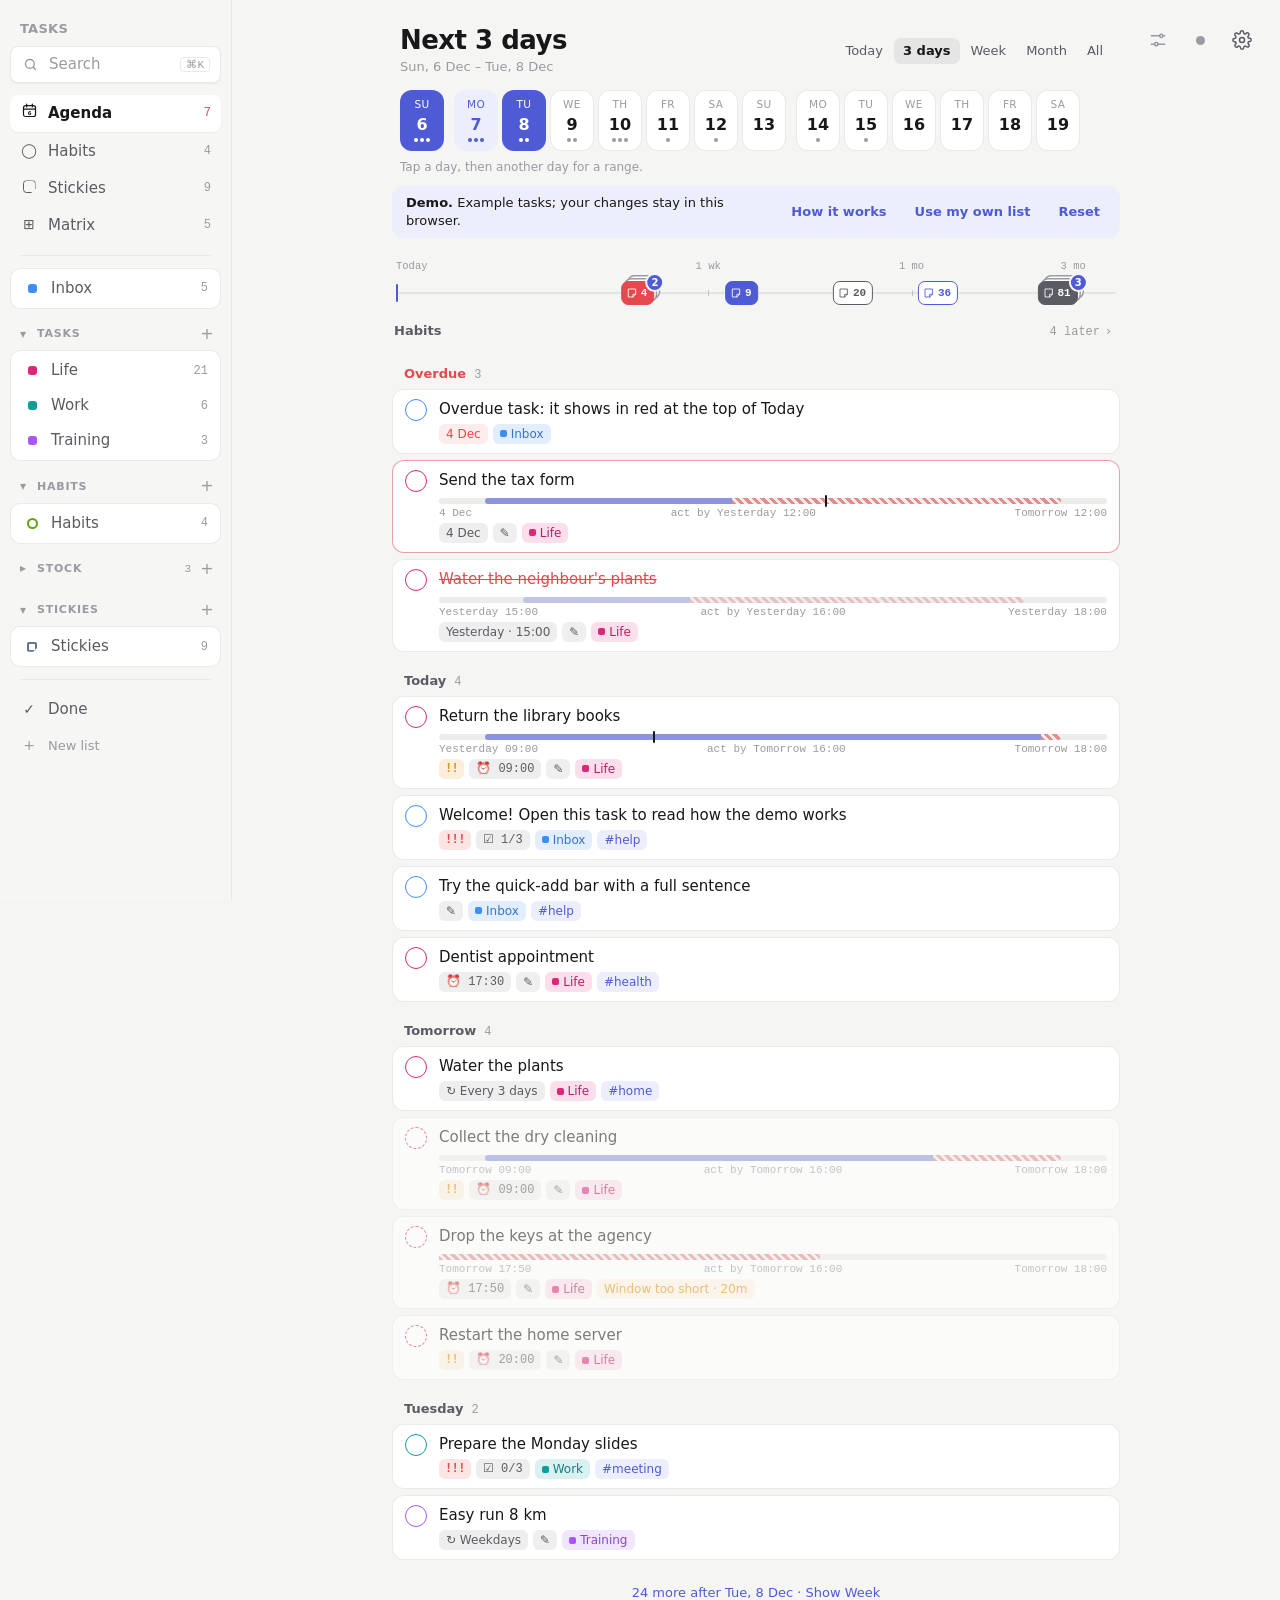
==== commit 21351d6e: "Deploy stable 2026-10-16T14:16Z" ====
--- a/index.html
+++ b/index.html
@@ -9,6 +9,7 @@
 <meta name="apple-mobile-web-app-capable" content="yes">
 <meta name="apple-mobile-web-app-status-bar-style" content="default">
 <meta name="apple-mobile-web-app-title" content="Tasks">
+<meta name="tasks-channel" content="stable">
 <link rel="manifest" href="manifest.webmanifest">
 <link rel="icon" href="icon.svg" type="image/svg+xml">
 <link rel="apple-touch-icon" href="icon-180.png">
@@ -54,7 +55,13 @@
               <button type="button" data-theme="auto">Auto</button>
               <button type="button" data-theme="light">Light</button>
               <button type="button" data-theme="dark">Dark</button>
+            </div></div>
+          <div class="set-row"><span>Create buttons</span>
+            <div class="prio-pick" id="createPick">
+              <button type="button" data-create="show">Show</button>
+              <button type="button" data-create="hide">Hide</button>
             </div></div></div>
+          <p class="set-foot">Hide keeps the screen for reading: create tasks, lists and sections from the search (⌘K).</p>
         </div>
         <div class="set-group">
           <h2>GitHub connection</h2>
@@ -79,8 +86,13 @@
           <div class="set-card"><button type="button" class="set-row" id="clearDoneBtn"><span>Clear done tasks older than 30 days</span></button></div>
         </div>
         <div class="set-group">
+          <h2>Beta features</h2>
+          <div class="set-card" id="flagList"></div>
+          <p class="set-foot">Switches for features in test. They stay in this browser.</p>
+        </div>
+        <div class="set-group">
           <h2>About</h2>
-          <div class="set-card"><div class="set-row"><span>Version</span><span class="set-note mono"><span id="appVersion">2026-10-15 21:00 · df04d58</span></span></div></div>
+          <div class="set-card"><div class="set-row"><span>Version</span><span class="set-note mono"><span id="appVersion">2026-10-16 16:16 · 2d8b985</span></span></div></div>
         </div>
       </form>
     </section>
--- a/style.css
+++ b/style.css
@@ -280,6 +280,21 @@
 .gtag { color: var(--accent); }
 /* A second copy of a task with several tags. */
 .task.ghost { opacity: .55; }
+/* Story L30 (flag): the notes mark, the lines glyph at the top right of a tile. A 30 px square plus an invisible 6 px ring make a 42 px hover target; the negative margins keep the tile height. */
+.nmark { flex: none; position: relative; width: 30px; height: 30px; margin: -4px -8px -4px -6px; display: grid; place-items: center; border-radius: 8px; color: var(--ink3); cursor: pointer; }
+.nmark::before { content: ""; position: absolute; inset: -6px; }
+.nmark:focus-visible { outline: 2px solid var(--accent); outline-offset: 0; }
+.task.habit .nmark { margin-right: 0; }
+/* The bubble: the dark bubble of the horizon line, 300 px wide, notes up to 8 lines. */
+.nbub { display: none; position: absolute; top: calc(100% + 6px); right: -4px; z-index: 5; width: 300px; max-width: calc(100vw - 40px); padding: 8px 11px; border-radius: 12px; background: var(--ink); color: var(--bg); font: 500 12.5px/1.45 -apple-system, BlinkMacSystemFont, "Inter", system-ui, sans-serif; box-shadow: var(--shadow); pointer-events: none; text-align: left; cursor: default; }
+.nmark.up .nbub { top: auto; bottom: calc(100% + 6px); }
+.nbub b { display: block; font: 600 10.5px var(--mono); letter-spacing: .06em; text-transform: uppercase; opacity: .6; margin-bottom: 3px; }
+.nbub span { display: block; overflow-wrap: anywhere; }
+.nbub span + span { margin-top: 3px; }
+.nbub i { display: block; margin-top: 5px; font-style: normal; opacity: .6; font-size: 11.5px; }
+/* A hovered tile grows (scale), which makes it its own layer: lift it, or the next tiles paint over the bubble. */
+.task:has(.nmark:hover), .task:has(.nmark:focus-visible) { z-index: 7; }
+@media (hover: hover) { .nmark:hover { z-index: 6; background: var(--chip); color: var(--ink2); } .nmark:hover .nbub, .nmark:focus-visible .nbub { display: block; } }
 .pv { color: var(--ink3); }
 .pv.on { color: var(--accent); background: var(--accent-soft); }
 .group-h.fold { width: 100%; text-align: left; cursor: pointer; }
@@ -546,6 +561,12 @@
 .set-row + .set-row { border-top: 1px solid var(--bd); }
 .set-note { color: var(--ink3); font-size: 13px; text-align: right; }
 .set-note.mono { font-family: var(--mono); font-size: 12px; }
+/* Release channel (story M6): an amber line at the top and a pill beside the brand, on beta and named channels only. */
+html[data-channel] .app::before { content: ''; position: fixed; top: 0; left: 0; right: 0; height: 3px; background: #e8a33d; z-index: 1000; pointer-events: none; }
+.nav .brand .chan { margin-left: 6px; padding: 1px 6px; border-radius: 6px; background: #e8a33d; color: #fff; font-size: 11px; }
+/* The local dev server: the same line and pill in sky blue, so dev never reads as beta or stable. */
+html[data-channel="dev"] .app::before, html[data-channel="dev"] .nav .brand .chan { background: #38bdf8; }
+.flag-row .set-note { margin-left: 6px; }
 #clearDoneBtn { color: var(--red); }
 body.on-settings .add, body.on-settings .fab, body.on-settings .demo-bar { display: none !important; }
 .icon-btn.on { color: var(--accent); background: var(--accent-soft); }
@@ -687,3 +708,61 @@
 }
 @keyframes pal-up { from { opacity: 0; transform: translateY(16px) scale(.97); } }
 @media (prefers-reduced-motion: reduce) { dialog.palette { animation: none; } }
+
+/* Story L23 (flag L23, round 2 choice E): the habits and « Can start now » share one row. Computer: habits 30 % as dots,
+   a thin divider, one task at a time at the right. Phone: the habits on one short line, the task card under it. */
+.cs-split { margin-top: 12px; display: grid; grid-template-columns: 30% 1px minmax(0, 1fr); gap: 14px; align-items: start; }
+.cs-split.solo { grid-template-columns: minmax(0, 1fr); }
+.cs-div { background: var(--line); align-self: stretch; }
+/* The two titles take 18 px and the two bodies 44 px, 6 px under them: the habit dots end on the bottom line of the task card. */
+.hmini { display: grid; grid-template-columns: auto minmax(0, 1fr) auto; grid-template-rows: 18px 44px; align-items: center; gap: 6px; font-size: 13px; font-weight: 620; color: var(--ink2); cursor: pointer; min-width: 0; padding: 0 2px; }
+.hmini .when { font: 12px var(--mono); color: var(--ink3); font-weight: 400; white-space: nowrap; overflow: hidden; text-overflow: ellipsis; }
+.hmini .chev { color: var(--ink3); font-weight: 400; }
+.hmini .hdots { grid-column: 1 / -1; display: flex; gap: 6px; overflow-x: auto; scrollbar-width: none; }
+.hmini .hdots::-webkit-scrollbar { display: none; }
+.hdot { flex: none; width: 44px; height: 44px; border-radius: 50%; border: 1.5px solid var(--bd); background: var(--surf); display: grid; place-items: center; font-size: 20px; padding: 0; }
+@media (min-width: 761px) { .hdot.x-d, .hdot.g-p { display: none; } }
+@media (max-width: 760px) { .hdot.x-p, .hdot.g-d { display: none; } }
+.hdot.ghost { border: 1.5px dashed var(--bd); background: none; font: 600 13px var(--mono); color: var(--ink3); cursor: pointer; }
+.hdot.carry { border-style: dashed; border-color: var(--ink3); }
+.hdot.done { background: var(--lc) url("data:image/svg+xml,%3Csvg xmlns='http://www.w3.org/2000/svg' viewBox='0 0 14 14'%3E%3Cpath d='M3.5 7.2l2.2 2.2 4.6-4.8' fill='none' stroke='white' stroke-width='1.8' stroke-linecap='round' stroke-linejoin='round'/%3E%3C/svg%3E") center/20px no-repeat; border-color: var(--lc); }
+.cs { display: grid; gap: 6px; min-width: 0; }
+.cs-head { font-size: 13px; line-height: 18px; height: 18px; font-weight: 620; color: var(--ink); padding: 0 2px; white-space: nowrap; }
+.cs-head .when { font: 12px var(--mono); color: var(--ink3); font-weight: 400; }
+.cs-card { display: flex; align-items: center; gap: 8px; height: 44px; padding: 0 6px 0 12px; background: var(--surf); border: 1px solid var(--bd); border-radius: 12px; min-width: 0; }
+.cs-tick { position: relative; display: block; flex: 1; min-width: 0; height: 100%; overflow: hidden; perspective: 500px; }
+.cs-card > .cs-row { flex: 1; }
+.cs-row { position: absolute; inset: 0; display: flex; align-items: center; gap: 10px; min-width: 0; cursor: pointer; backface-visibility: hidden; }
+.cs-card > .cs-row { position: static; height: 100%; }
+.cs-c { flex: none; width: 16px; height: 16px; border-radius: 50%; border: 2px solid var(--lc); }
+.cs-t { flex: 1; min-width: 0; font-size: 14px; white-space: nowrap; overflow: hidden; text-overflow: ellipsis; }
+.cs-j { font: 11.5px var(--mono); color: var(--ink3); white-space: nowrap; font-variant-numeric: tabular-nums; }
+.cs-j.soon { color: var(--amber); }
+.cs-dots { display: flex; gap: 3px; padding-left: 4px; }
+.cs-dots i { width: 5px; height: 5px; border-radius: 50%; background: var(--bd); }
+.cs-dots i.on { background: var(--accent); }
+.cs-pos { font: 11px var(--mono); color: var(--ink3); font-variant-numeric: tabular-nums; min-width: 3.2em; text-align: right; }
+.cs-all { flex: none; min-width: 56px; text-align: center; font: 600 11.5px var(--mono); color: var(--accent); background: var(--accent-soft); border-radius: 8px; padding: 5px 8px; white-space: nowrap; font-variant-numeric: tabular-nums; }
+.cs-in { animation: csIn .55s cubic-bezier(.3, .7, .2, 1) both; transform-origin: 50% 50% -22px; }
+.cs-out { animation: csOut .55s cubic-bezier(.3, .7, .2, 1) both; transform-origin: 50% 50% -22px; }
+@keyframes csIn { from { transform: rotateX(-90deg); } }
+@keyframes csOut { to { transform: rotateX(90deg); } }
+@media (prefers-reduced-motion: reduce) { .cs-in, .cs-out { animation: none; } }
+@media (hover: hover) { .cs-row:hover .cs-t { text-decoration: underline; text-underline-offset: 3px; } .hdot:hover { border-color: var(--ink3); } }
+.strip button { position: relative; }
+.strip .csb { position: absolute; right: -3px; bottom: -4px; min-width: 16px; height: 16px; padding: 0 3px; border-radius: 8px; background: var(--amber); color: #fff; font: 700 9.5px/12px var(--mono); text-align: center; border: 2px solid var(--well); }
+@media (max-width: 760px) {
+  .cs-split { grid-template-columns: minmax(0, 1fr); gap: 8px; }
+  .cs-div { display: none; }
+  .hmini { display: flex; align-items: center; padding: 6px 10px; border-radius: 12px; background: var(--surf); border: 1px solid var(--bd); }
+  .hmini .hdots { flex-basis: auto; flex-wrap: nowrap; padding-top: 0; gap: 4px; margin-left: auto; order: 3; }
+  .hmini .chev { margin-left: 4px; order: 4; }
+  .hmini .hdot { width: 22px; height: 22px; font-size: 11px; }
+  .hmini .hdot.ghost { font-size: 9.5px; }
+  .hmini .hdot.done { background-size: 14px; }
+  .cs-head { display: none; }
+  .cs-t { font-size: 14.5px; }
+  .cs-tick:not(.still) .cs-jd { display: none; }
+}
+/* Story L31: Create buttons on Hide. The palette (⌘K) creates tasks, lists and sections. */
+html[data-create="hide"] .newlist, html[data-create="hide"] .nplus, html[data-create="hide"] .add-sec, html[data-create="hide"] .add-col, html[data-create="hide"] .col-add { display: none !important; }
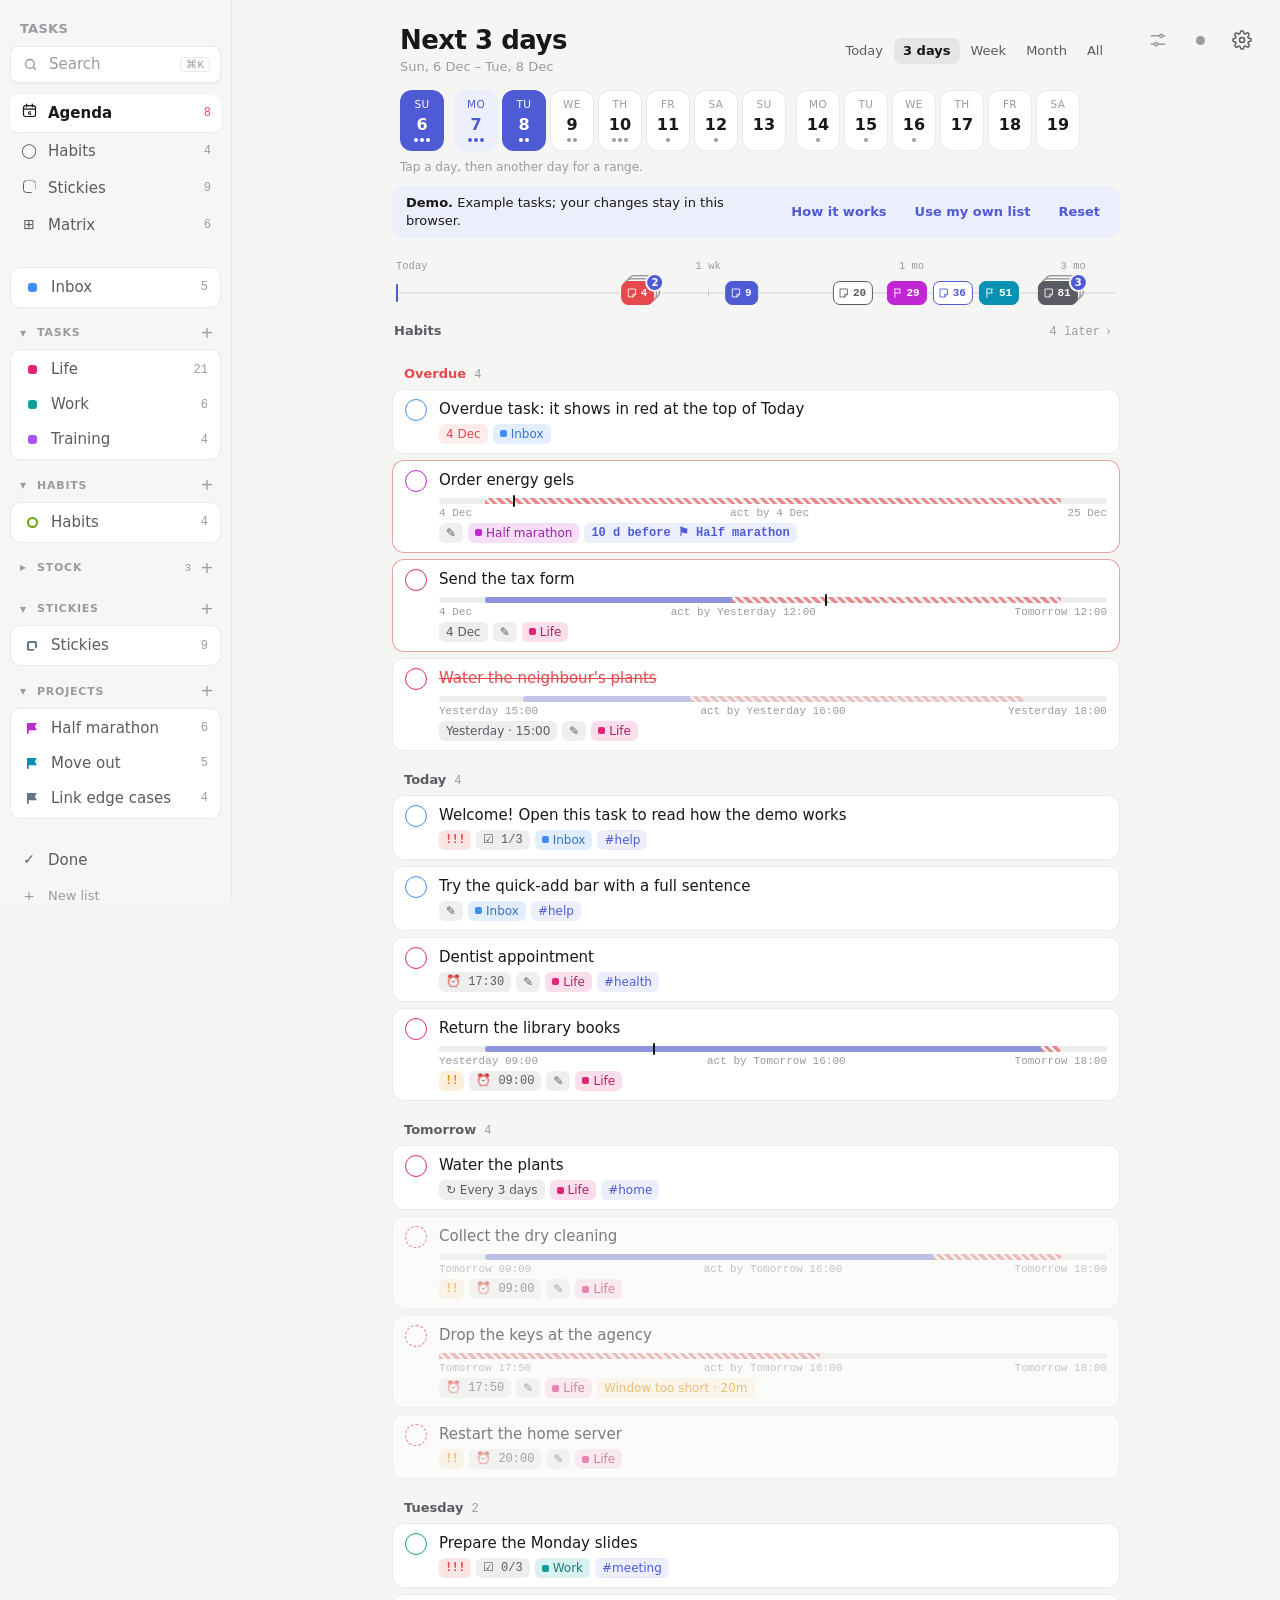
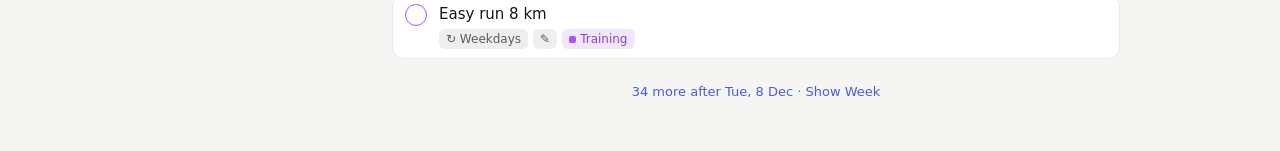
==== commit 62c03b65: "Deploy stable 2026-10-16T15:31Z" ====
--- a/index.html
+++ b/index.html
@@ -55,13 +55,7 @@
               <button type="button" data-theme="auto">Auto</button>
               <button type="button" data-theme="light">Light</button>
               <button type="button" data-theme="dark">Dark</button>
-            </div></div>
-          <div class="set-row"><span>Create buttons</span>
-            <div class="prio-pick" id="createPick">
-              <button type="button" data-create="show">Show</button>
-              <button type="button" data-create="hide">Hide</button>
             </div></div></div>
-          <p class="set-foot">Hide keeps the screen for reading: create tasks, lists and sections from the search (⌘K).</p>
         </div>
         <div class="set-group">
           <h2>GitHub connection</h2>
@@ -92,7 +86,7 @@
         </div>
         <div class="set-group">
           <h2>About</h2>
-          <div class="set-card"><div class="set-row"><span>Version</span><span class="set-note mono"><span id="appVersion">2026-10-16 16:16 · 2d8b985</span></span></div></div>
+          <div class="set-card"><div class="set-row"><span>Version</span><span class="set-note mono"><span id="appVersion">2026-10-16 17:31 · 94e53ca</span></span></div></div>
         </div>
       </form>
     </section>
@@ -117,7 +111,7 @@
   - [ ] A checklist item</pre>
     <p>A done task reads <code>- [x] … done:2026-10-20</code>, a task in progress reads <code>- [/] …</code>. You can edit the file by hand, in Obsidian, or with an AI agent: the app keeps every line it does not change.</p>
     <p>A heading can end with a type. <code>## Habits ~habits</code> is a habits list: each habit repeats, a missed one never goes overdue, <code>streak:5</code> counts the check-ins in a row and a note line <code>✓ 2026-10-19 2026-10-20</code> logs them (<code>streak:off</code> keeps only the reminder). <code>## Groceries ~stock</code> is a stock list: open = to buy, checked = in stock.</p>
-    <p>The sliders button at the top right opens View options: group a list by section, tag, priority or date, sort it, show empty sections and the tasks done this week, hide chips, show note lines, set the density. The address bar keeps the view, so a reload or a link opens the same list or task (<code>#list/work/board</code>, <code>#agenda/week</code>).</p>
+    <p>The sliders button at the top right opens View options: group a list by section, tag, priority or date, sort it, show empty sections and the tasks done this week, hide chips and the create buttons (the search ⌘K still creates tasks, lists and sections), show note lines, set the density. The address bar keeps the view, so a reload or a link opens the same list or task (<code>#list/work/board</code>, <code>#agenda/week</code>).</p>
 
     <h3>Use your own list</h3>
     <ol>
@@ -174,6 +168,7 @@
     <div class="checklist" id="fChecklist"></div>
     <div class="fields" id="dlBlock" hidden>
       <label id="byRow"><span>Deadline</span><div class="by-in"><input type="date" id="fBy" aria-label="Deadline date"><input type="time" id="fByAt" aria-label="Deadline time"></div></label>
+      <div id="linkRows" class="link-rows" aria-label="Links"></div>
       <label id="firmRow"><span>Type</span><div class="prio-pick" id="fFirm"><button type="button" data-f="1">Firm</button><button type="button" data-f="0">Best effort</button></div></label>
       <label id="marginRow"><span>Margin</span><div class="prio-pick" id="fMargin"></div></label>
       <label id="estRow"><span>Estimate</span><div class="prio-pick" id="fEst"></div></label>
--- a/style.css
+++ b/style.css
@@ -730,6 +730,20 @@
 .cs-head { font-size: 13px; line-height: 18px; height: 18px; font-weight: 620; color: var(--ink); padding: 0 2px; white-space: nowrap; }
 .cs-head .when { font: 12px var(--mono); color: var(--ink3); font-weight: 400; }
 .cs-card { display: flex; align-items: center; gap: 8px; height: 44px; padding: 0 6px 0 12px; background: var(--surf); border: 1px solid var(--bd); border-radius: 12px; min-width: 0; }
+/* Story L32 (round 2, C4 + C5): the row is a pile, one button to the page. Two paper edges under the card say « more behind »;
+   the count square leads, the chevron ends. The card keeps its 44 px; the edges add 8 px under it. */
+.cs-pile { position: relative; display: block; width: 100%; min-width: 0; padding: 0; text-align: left; cursor: pointer; }
+.cs-pile.many { padding-bottom: 8px; }
+.cs-pile .pl2, .cs-pile .pl3 { position: absolute; left: 10px; right: 10px; bottom: 4px; height: 44px; background: var(--surf); border: 1px solid var(--bd); border-radius: 12px; }
+.cs-pile .pl3 { left: 20px; right: 20px; bottom: 0; opacity: .7; }
+.cs-pile .cs-card { position: relative; width: 100%; padding-left: 7px; transition: background .15s, border-color .15s; }
+.cs-cnt { flex: none; min-width: 30px; height: 30px; padding: 0 6px; border-radius: 9px; background: var(--accent-soft); color: var(--accent); font: 700 13px var(--mono); display: grid; place-items: center; font-variant-numeric: tabular-nums; }
+.cs-chev { flex: none; color: var(--ink3); font-size: 20px; line-height: 1; padding: 0 6px 2px 2px; transition: transform .15s, color .15s; }
+@media (hover: hover) { .cs-pile:hover .cs-card { background: var(--hov); border-color: color-mix(in srgb, var(--accent) 35%, var(--bd)); } .cs-pile:hover .cs-chev { color: var(--accent); transform: translateX(2px); } }
+.cs-sum { margin: 4px 0 6px; }
+.chip.soon { color: var(--amber); background: var(--amber-soft); }
+.cs-gh.soon { color: var(--amber); }
+.cs-gsum { margin-left: auto; font: 11.5px var(--mono); color: var(--ink3); font-weight: 400; }
 .cs-tick { position: relative; display: block; flex: 1; min-width: 0; height: 100%; overflow: hidden; perspective: 500px; }
 .cs-card > .cs-row { flex: 1; }
 .cs-row { position: absolute; inset: 0; display: flex; align-items: center; gap: 10px; min-width: 0; cursor: pointer; backface-visibility: hidden; }
@@ -738,17 +752,12 @@
 .cs-t { flex: 1; min-width: 0; font-size: 14px; white-space: nowrap; overflow: hidden; text-overflow: ellipsis; }
 .cs-j { font: 11.5px var(--mono); color: var(--ink3); white-space: nowrap; font-variant-numeric: tabular-nums; }
 .cs-j.soon { color: var(--amber); }
-.cs-dots { display: flex; gap: 3px; padding-left: 4px; }
-.cs-dots i { width: 5px; height: 5px; border-radius: 50%; background: var(--bd); }
-.cs-dots i.on { background: var(--accent); }
-.cs-pos { font: 11px var(--mono); color: var(--ink3); font-variant-numeric: tabular-nums; min-width: 3.2em; text-align: right; }
-.cs-all { flex: none; min-width: 56px; text-align: center; font: 600 11.5px var(--mono); color: var(--accent); background: var(--accent-soft); border-radius: 8px; padding: 5px 8px; white-space: nowrap; font-variant-numeric: tabular-nums; }
 .cs-in { animation: csIn .55s cubic-bezier(.3, .7, .2, 1) both; transform-origin: 50% 50% -22px; }
 .cs-out { animation: csOut .55s cubic-bezier(.3, .7, .2, 1) both; transform-origin: 50% 50% -22px; }
 @keyframes csIn { from { transform: rotateX(-90deg); } }
 @keyframes csOut { to { transform: rotateX(90deg); } }
 @media (prefers-reduced-motion: reduce) { .cs-in, .cs-out { animation: none; } }
-@media (hover: hover) { .cs-row:hover .cs-t { text-decoration: underline; text-underline-offset: 3px; } .hdot:hover { border-color: var(--ink3); } }
+@media (hover: hover) { .hdot:hover { border-color: var(--ink3); } }
 .strip button { position: relative; }
 .strip .csb { position: absolute; right: -3px; bottom: -4px; min-width: 16px; height: 16px; padding: 0 3px; border-radius: 8px; background: var(--amber); color: #fff; font: 700 9.5px/12px var(--mono); text-align: center; border: 2px solid var(--well); }
 @media (max-width: 760px) {
@@ -766,3 +775,39 @@
 }
 /* Story L31: Create buttons on Hide. The palette (⌘K) creates tasks, lists and sections. */
 html[data-create="hide"] .newlist, html[data-create="hide"] .nplus, html[data-create="hide"] .add-sec, html[data-create="hide"] .add-col, html[data-create="hide"] .col-add { display: none !important; }
+
+/* Deadline projects (story L10, round 4). A project is a flag in its list color: on the sidebar mark, the horizon line and the
+   project head. A link chip is mono; the link that sets the deadline is in the accent, the others grey. */
+.mk.project { width: 10px; height: 11px; margin: 0 4px; background: var(--c); clip-path: polygon(0 0, 100% 0, 78% 34%, 100% 68%, 18% 68%, 18% 100%, 0 100%); }
+.chip.link { font-family: var(--mono); color: var(--ink3); background: var(--chip); }
+.chip.link.win { color: var(--accent); background: var(--accent-soft); font-weight: 600; }
+.hpin.proj, .hpin.proj.firm { background: var(--pc); border-color: var(--pc); color: #fff; }
+.hpin.proj.hot { box-shadow: 0 0 0 2px var(--red); }
+.hpin.proj.stack { box-shadow: 3px -3px 0 -1.5px var(--surf), 3px -3px 0 0 var(--ink3), 6px -6px 0 -1.5px var(--surf), 6px -6px 0 0 var(--ink3); }
+.proj-head { display: flex; gap: 12px; align-items: flex-start; background: var(--surf); border: 1px solid var(--bd); border-radius: 14px; padding: 12px 14px; margin: 4px 0 10px; }
+.proj-flag { flex: none; width: 34px; height: 34px; border-radius: 10px; display: grid; place-items: center; background: var(--pc); color: #fff; }
+.proj-main { min-width: 0; flex: 1; display: grid; gap: 8px; }
+.proj-row { display: flex; flex-wrap: wrap; align-items: center; gap: 8px 14px; }
+.proj-j { font: 700 24px var(--mono); letter-spacing: -.03em; }
+.proj-by { display: inline-flex; align-items: center; gap: 8px; font-size: 13px; color: var(--ink2); }
+.proj-by input { font: inherit; color: var(--ink); background: var(--well); border: 1px solid var(--bd); border-radius: 8px; padding: 4px 8px; }
+.proj-firm button:disabled { opacity: .4; cursor: default; }
+.proj-hint { margin: 0; font-size: 12.5px; color: var(--ink3); }
+.link-rows { display: grid; }
+.link-rows:empty { display: none; }
+.lk-row { display: grid; grid-template-columns: 92px minmax(0, 1fr) auto auto; gap: 8px; align-items: center; padding: 8px 12px; border-top: 1px solid var(--line); font-size: 13.5px; background: color-mix(in srgb, var(--accent) 6%, transparent); }
+.lk-row .lk-k { color: var(--ink2); font-size: 13px; }
+.lk-row .lk-t { min-width: 0; overflow-wrap: anywhere; }
+.lk-row .lk-t small { color: var(--ink3); font-family: var(--mono); }
+.lk-row .lk-r { font: 600 12px var(--mono); color: var(--ink3); white-space: nowrap; }
+.lk-row.win .lk-r { color: var(--accent); }
+.lk-row.bad .lk-r { color: var(--red); }
+.lk-del { width: 24px; height: 24px; border-radius: 6px; color: var(--ink3); font-size: 16px; line-height: 1; }
+.lk-del:hover { background: var(--chip); color: var(--ink); }
+.lk-row.lk-new { grid-template-columns: 92px minmax(0, 1fr); }
+.lk-add { display: flex; flex-wrap: wrap; align-items: center; gap: 6px; color: var(--ink2); font-size: 13px; }
+.lk-add input { flex: 0 0 56px; width: 56px; font: inherit; color: var(--ink); background: var(--well); border: 1px solid var(--bd); border-radius: 7px; padding: 3px 6px; }
+.lk-add select { min-width: 0; max-width: 100%; flex: 1 1 140px; padding-inline: 6px; font: inherit; color: var(--ink); background: var(--well); border: 1px solid var(--bd); border-radius: 7px; padding: 3px 6px; }
+.lk-add button { color: var(--accent); font-weight: 600; padding: 3px 8px; border-radius: 7px; background: var(--accent-soft); }
+.lk-add button:disabled { opacity: .4; }
+@media (max-width: 560px) { .lk-row, .lk-row.lk-new { grid-template-columns: minmax(0, 1fr) auto auto; } .lk-row .lk-k { display: none; } .lk-row.lk-new { grid-template-columns: minmax(0, 1fr); } }
